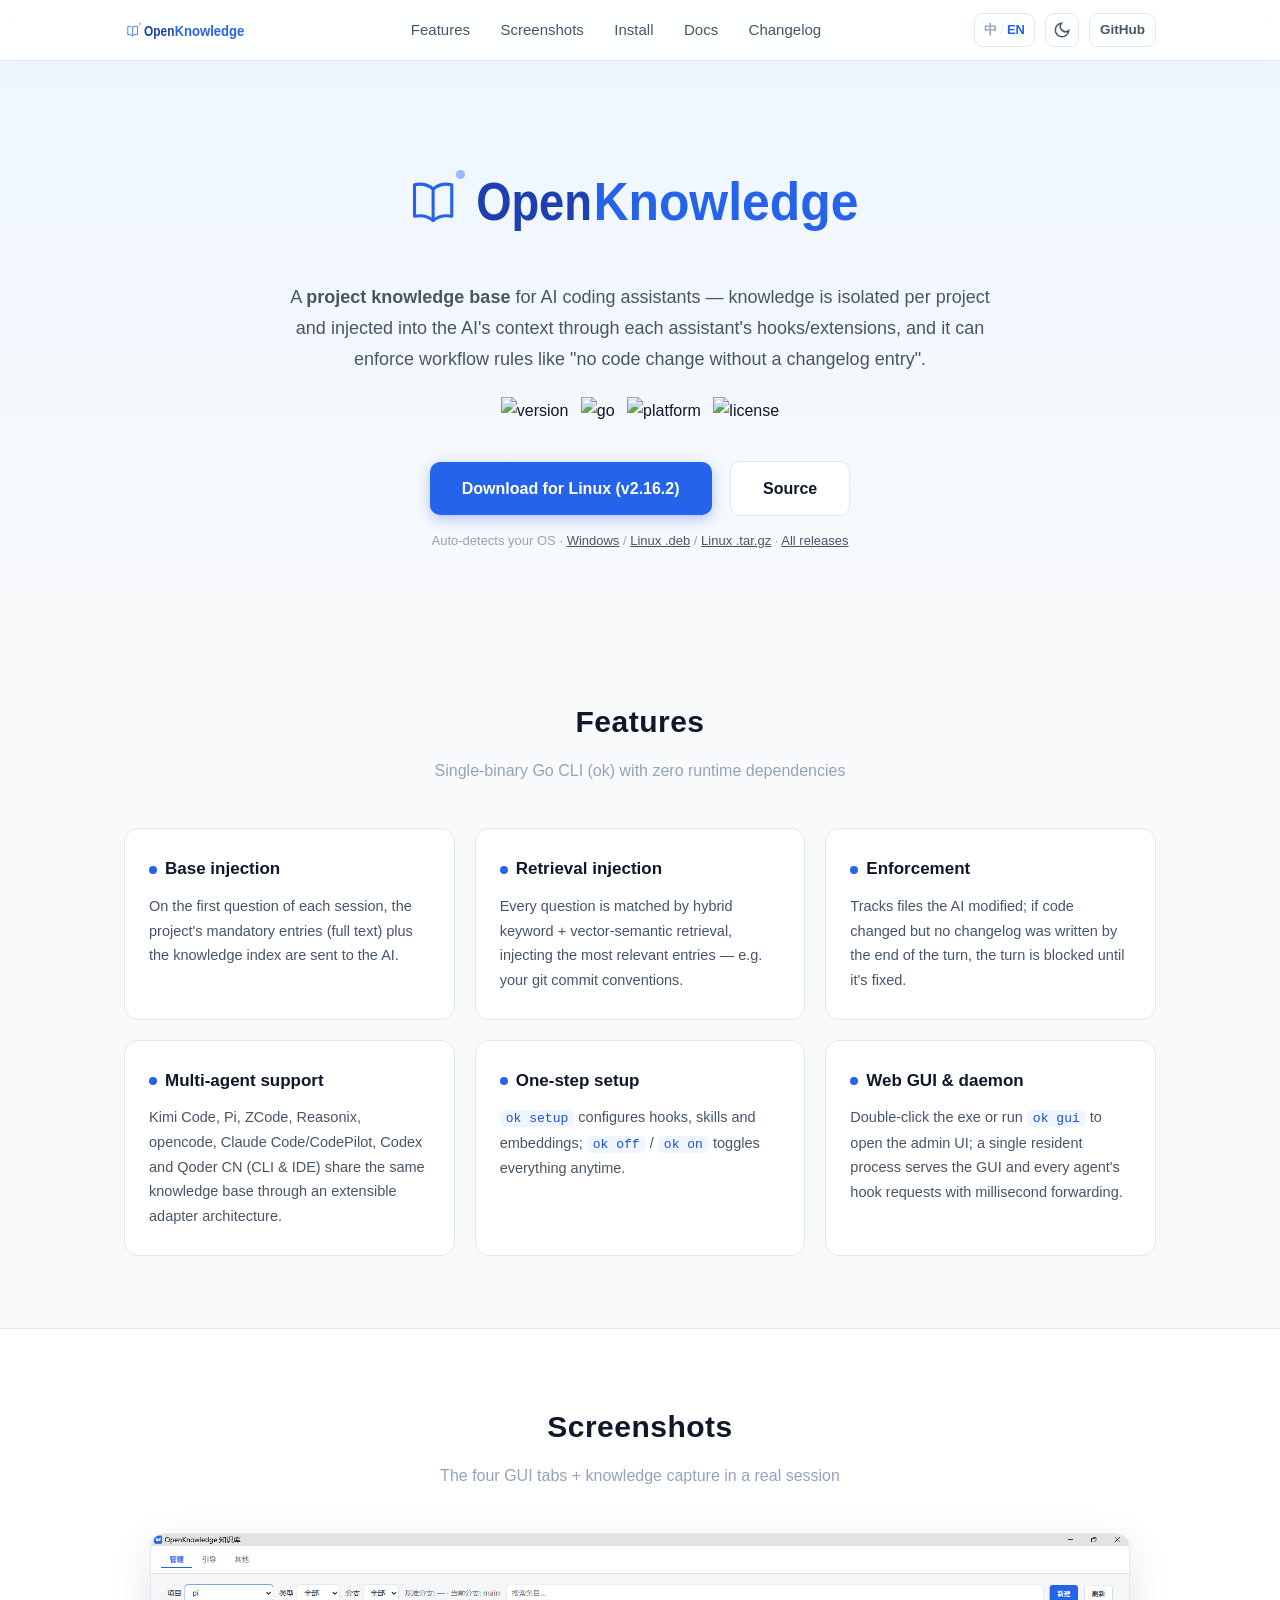
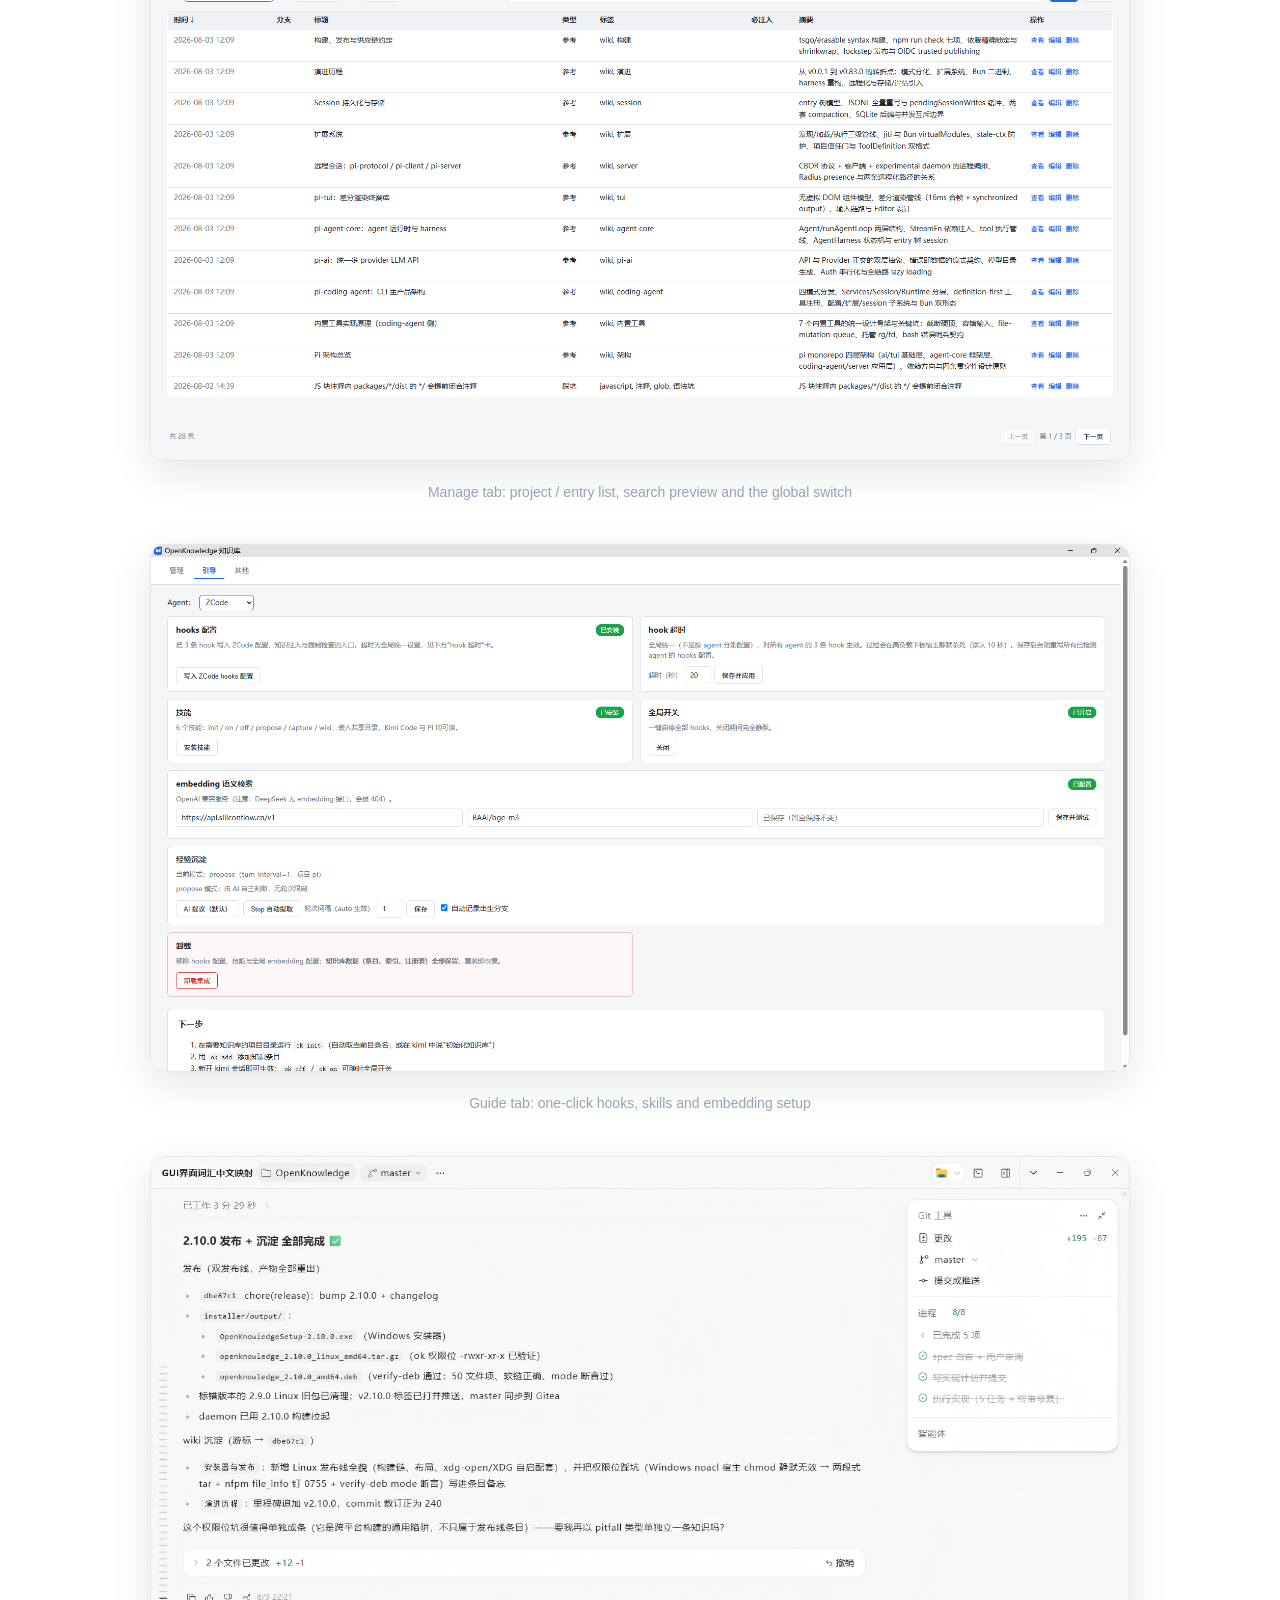
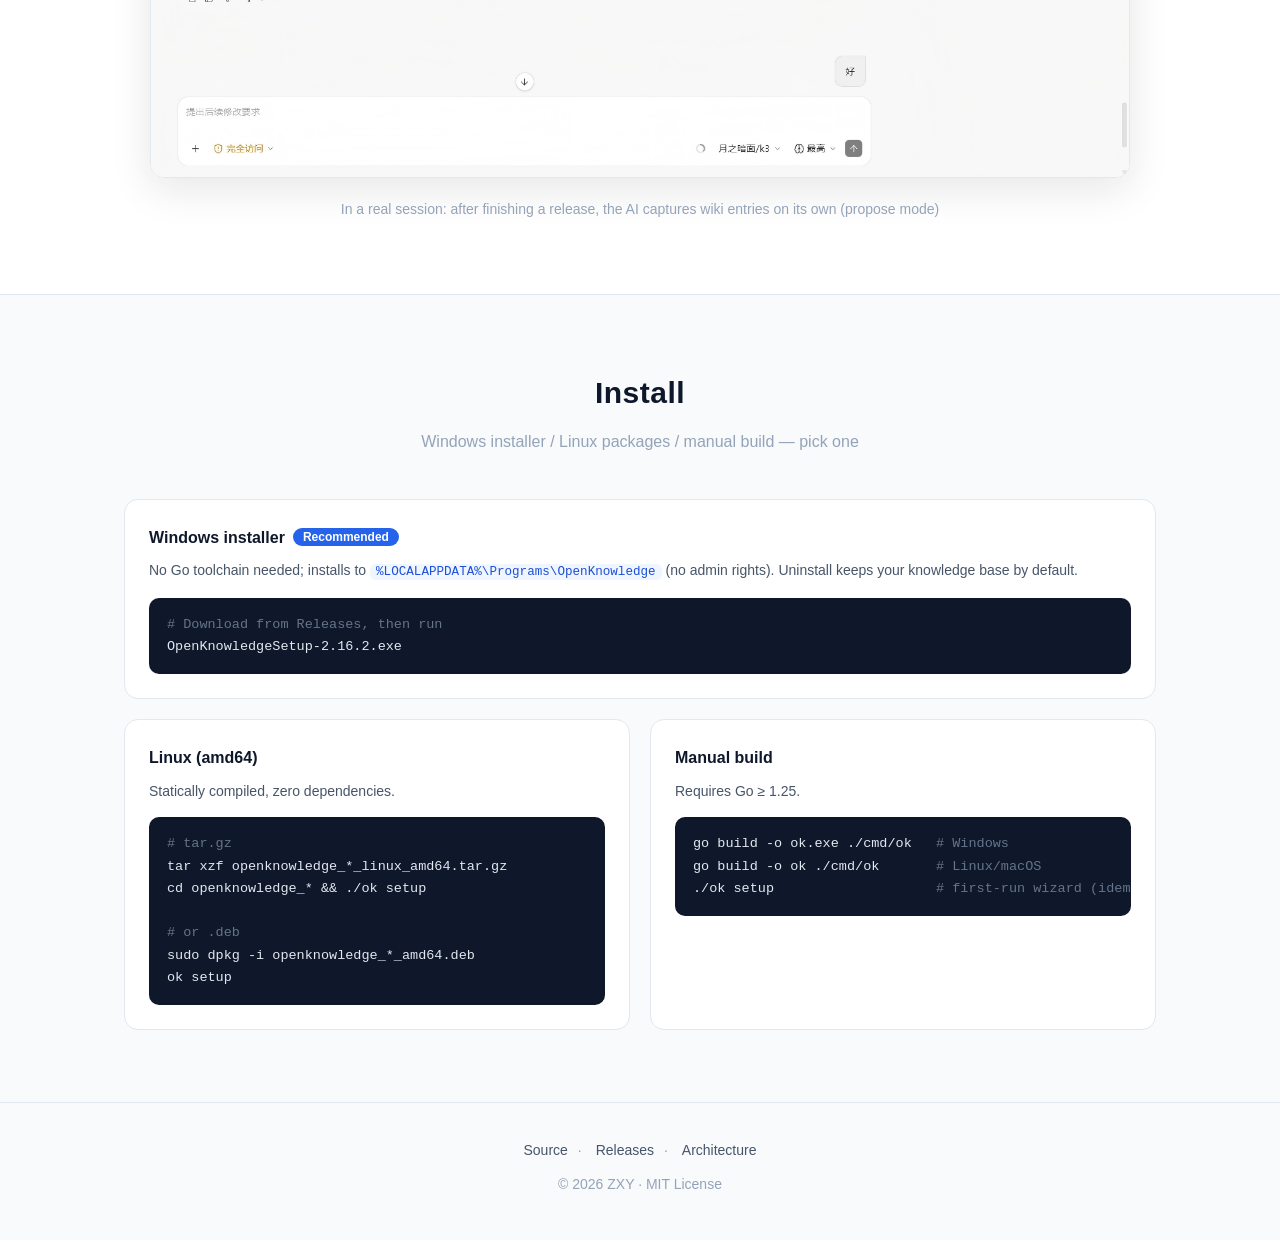
==== site/index.html @ bae20f0b "release: v2.16.2 安装包构建（本地，未发布） - iss 版本号 2.16.1 → 2.16.2（单一事实源），winres/README 徽标/官网版本引用同步 - changelo" ====
<!DOCTYPE html>
<html lang="zh-CN" data-theme="light">
<head>
<meta charset="UTF-8">
<meta name="viewport" content="width=device-width, initial-scale=1.0">
<title data-i18n="meta.title.i">OpenKnowledge — 为 AI 编程助手打造的项目知识库</title>
<meta name="description" content="知识按项目隔离，通过 AI 助手的 hooks/扩展自动注入上下文，并可强制执行工作流规则。单二进制 Go CLI，零运行时依赖。">
<script>(function(){try{var t=new URLSearchParams(location.search).get('theme')||localStorage.getItem('ok-theme');if(!t)t=matchMedia('(prefers-color-scheme: dark)').matches?'dark':'light';document.documentElement.dataset.theme=t;}catch(e){}})();</script>
<link rel="icon" type="image/svg+xml" href="assets/logo.svg">
<link rel="stylesheet" href="assets/site.css">
<style>
  section { padding: 72px 0; }
  section h2 { font-size: 30px; text-align: center; letter-spacing: .5px; }
  section .sub { text-align: center; color: var(--text-3); margin-top: 10px; font-size: 16px; }

  /* ── Hero ─────────────────────────── */
  header.hero {
    text-align: center;
    padding: 88px 24px 72px;
    background: linear-gradient(180deg, #eff6ff 0%, var(--bg) 100%);
  }
  header.hero img.logo { width: min(480px, 82vw); }
  header.hero .tagline {
    margin: 26px auto 0; max-width: 720px;
    font-size: 18px; color: var(--text-2);
  }
  header.hero .badges { margin-top: 22px; }
  header.hero .badges img { height: 22px; margin: 0 4px; vertical-align: middle; }
  header.hero .cta { margin-top: 36px; }
  .dl-hint { margin-top: 14px; font-size: 13px; color: var(--text-3); }
  .dl-hint a { color: var(--text-2); }
  .dl-hint a:hover { color: var(--primary); }

  /* 特性卡片 */
  .grid { display: grid; grid-template-columns: repeat(3, 1fr); gap: 20px; margin-top: 44px; }
  .card {
    background: var(--card); border: 1px solid var(--border); border-radius: var(--radius);
    padding: 26px 24px; transition: box-shadow .2s, transform .2s;
  }
  .card:hover { box-shadow: 0 10px 30px rgba(15,23,42,.08); transform: translateY(-3px); }
  .card h3 { font-size: 17px; display: flex; align-items: center; gap: 8px; }
  .card h3 .dot { width: 8px; height: 8px; border-radius: 50%; background: var(--primary); flex: none; }
  .card p { margin-top: 10px; font-size: 14.5px; color: var(--text-2); }

  /* 截图 */
  .screenshots-band { background: #fff; border-top: 1px solid var(--border); border-bottom: 1px solid var(--border); }
  .shots { margin-top: 44px; display: flex; flex-direction: column; gap: 40px; }
  .shot { text-align: center; }
  .shot img {
    width: 100%; max-width: 980px; border-radius: var(--radius);
    border: 1px solid var(--border); box-shadow: 0 12px 40px rgba(15,23,42,.10);
  }
  .shot figcaption { margin-top: 12px; color: var(--text-3); font-size: 14px; }

  /* 安装 */
  .install-grid { display: grid; grid-template-columns: 1fr 1fr; gap: 20px; margin-top: 44px; }
  .install-card { background: var(--card); border: 1px solid var(--border); border-radius: var(--radius); padding: 24px; }
  .install-card.full { grid-column: 1 / -1; }
  .install-card h3 { font-size: 16px; }
  .install-card h3 .tag {
    font-size: 12px; font-weight: 600; color: #fff; background: var(--primary);
    border-radius: 999px; padding: 2px 10px; margin-left: 8px; vertical-align: 2px;
  }
  .install-card p { margin-top: 8px; font-size: 14px; color: var(--text-2); }

  /* grid 子元素默认 min-width:auto，卡片内的长代码行会撑破版面——必须允许收缩 */
  .card, .install-card { min-width: 0; }

  @media (max-width: 860px) {
    .grid { grid-template-columns: 1fr 1fr; }
    .install-grid { grid-template-columns: 1fr; }
  }
  @media (max-width: 560px) {
    .grid { grid-template-columns: 1fr; }
    section { padding: 52px 0; }
    section h2 { font-size: 24px; }

    /* Hero 收紧 + 按钮整行 */
    header.hero { padding: 56px 16px 48px; }
    header.hero .tagline { font-size: 16px; }
    header.hero .badges img { height: 20px; margin: 3px; }
    header.hero .cta .btn { display: block; width: min(320px, 100%); margin: 12px auto 0; }
  }
</style>
</head>
<body>

<nav>
  <div class="wrap">
    <a class="brand" href="index.html"><img class="logo-light" src="assets/logo.svg" alt="OpenKnowledge"><img class="logo-dark" src="assets/logo-dark.svg" alt="OpenKnowledge"></a>
    <div class="links">
      <a href="#features" data-i18n="nav.features">特性</a>
      <a href="#screenshots" data-i18n="nav.shots">截图</a>
      <a href="#install" data-i18n="nav.install">安装</a>
      <a href="docs.html" data-i18n="nav.docs">文档</a>
      <a href="changelog.html" data-i18n="nav.changelog">更新日志</a>
    </div>
    <div class="actions">
      <button class="icon-btn lang-toggle" id="langToggle" aria-label="语言 / Language">
        <span data-lang="zh" class="on">中</span><span class="sep">/</span><span data-lang="en">EN</span>
      </button>
      <button class="icon-btn" id="themeToggle" aria-label="切换主题 / Toggle theme">
        <svg class="i-moon" viewBox="0 0 24 24" fill="none" stroke="currentColor" stroke-width="2" stroke-linecap="round"><path d="M21 12.8A9 9 0 1 1 11.2 3 7 7 0 0 0 21 12.8Z"/></svg>
        <svg class="i-sun" viewBox="0 0 24 24" fill="none" stroke="currentColor" stroke-width="2" stroke-linecap="round"><circle cx="12" cy="12" r="4.5"/><path d="M12 2v2.5M12 19.5V22M2 12h2.5M19.5 12H22M4.9 4.9l1.8 1.8M17.3 17.3l1.8 1.8M19.1 4.9l-1.8 1.8M6.7 17.3l-1.8 1.8"/></svg>
      </button>
      <a class="icon-btn repo-btn" href="https://github.com/zhangxyfs/OpenKnowledge" target="_blank" rel="noopener" aria-label="源码仓库 / Repository" title="源码仓库">
        <span>GitHub</span>
      </a>
    </div>
  </div>
</nav>

<header class="hero" id="top">
  <img class="logo logo-light" src="assets/logo.svg" alt="OpenKnowledge"><img class="logo logo-dark" src="assets/logo-dark.svg" alt="OpenKnowledge">
  <p class="tagline" data-i18n="i.tagline">
    为 AI 编程助手提供的<b>项目知识库</b>——知识按项目隔离，通过各 AI 助手的 hooks/扩展自动注入 AI 上下文，
    并能强制执行「改代码必须写变更日志」这类工作流规则。
  </p>
  <div class="badges">
    <img alt="version" src="https://img.shields.io/badge/version-2.16.2-2563eb">
    <img alt="go" src="https://img.shields.io/badge/go-%3E%3D1.25-00ADD8">
    <img alt="platform" src="https://img.shields.io/badge/platform-windows%20%7C%20linux-0078d6">
    <img alt="license" src="https://img.shields.io/badge/license-MIT-green">
  </div>
  <div class="cta">
    <a class="btn btn-primary" id="dl-btn" href="https://github.com/zhangxyfs/OpenKnowledge/releases" target="_blank" rel="noopener">下载安装包</a>
    <a class="btn btn-ghost" href="https://github.com/zhangxyfs/OpenKnowledge" target="_blank" rel="noopener" data-i18n="i.src">源码仓库</a>
  </div>
  <p class="dl-hint" id="dl-hint" data-i18n="i.hint">自动识别系统并匹配安装包 ·
    <a href="https://github.com/zhangxyfs/OpenKnowledge/releases/download/v2.16.2/OpenKnowledgeSetup-2.16.2.exe">Windows</a> /
    <a href="https://github.com/zhangxyfs/OpenKnowledge/releases/download/v2.16.2/openknowledge_2.16.2_amd64.deb">Linux .deb</a> /
    <a href="https://github.com/zhangxyfs/OpenKnowledge/releases/download/v2.16.2/openknowledge_2.16.2_linux_amd64.tar.gz">Linux .tar.gz</a> ·
    <a href="https://github.com/zhangxyfs/OpenKnowledge/releases" target="_blank" rel="noopener">全部版本</a></p>
</header>

<section id="features">
  <div class="wrap">
    <h2 data-i18n="i.feat.h">特性</h2>
    <p class="sub" data-i18n="i.feat.sub">单二进制 Go CLI（ok），零运行时依赖</p>
    <div class="grid">
      <div class="card">
        <h3><span class="dot"></span><span data-i18n="i.f1t">基础注入</span></h3>
        <p data-i18n="i.f1p">每个会话首次提问时，自动把项目的强制约定（mandatory 条目）全文 + 知识索引发送给 AI。</p>
      </div>
      <div class="card">
        <h3><span class="dot"></span><span data-i18n="i.f2t">检索注入</span></h3>
        <p data-i18n="i.f2p">每次提问按关键词 + 向量语义混合检索，把最相关的知识条目注入上下文，如「git 提交规范」。</p>
      </div>
      <div class="card">
        <h3><span class="dot"></span><span data-i18n="i.f3t">强制检查</span></h3>
        <p data-i18n="i.f3p">跟踪 AI 改过的文件；回合结束时发现改了代码却没写变更日志，就阻断并要求补齐。</p>
      </div>
      <div class="card">
        <h3><span class="dot"></span><span data-i18n="i.f4t">多 Agent 支持</span></h3>
        <p data-i18n="i.f4p">Kimi Code、Pi、ZCode、Reasonix、opencode、Claude Code/CodePilot、Codex、Qoder CN（CLI 与 IDE）共用同一套知识库，可扩展适配器架构。</p>
      </div>
      <div class="card">
        <h3><span class="dot"></span><span data-i18n="i.f5t">一键引导</span></h3>
        <p data-i18n="i.f5p"><code>ok setup</code> 自动完成 hooks 配置、技能安装与 embedding 配置；<code>ok off</code> / <code>ok on</code> 随时开关。</p>
      </div>
      <div class="card">
        <h3><span class="dot"></span><span data-i18n="i.f6t">Web GUI 与常驻 Daemon</span></h3>
        <p data-i18n="i.f6p">双击 exe 或 <code>ok gui</code> 打开管理界面；单个常驻进程统一承载 GUI 与 hook 请求，毫秒级转发。</p>
      </div>
    </div>
  </div>
</section>

<section id="screenshots" class="screenshots-band">
  <div class="wrap">
    <h2 data-i18n="i.shots.h">界面</h2>
    <p class="sub" data-i18n="i.shots.sub">Web GUI 四个标签页 + 实际会话中的经验沉淀</p>
    <div class="shots">
      <figure class="shot">
        <img src="assets/gui-manage.png" alt="管理页" loading="lazy">
        <figcaption data-i18n="i.s1c">管理页：项目 / 条目列表、检索预览与全局开关</figcaption>
      </figure>
      <figure class="shot">
        <img src="assets/gui-guide.png" alt="引导页" loading="lazy">
        <figcaption data-i18n="i.s2c">引导页：一键完成 hooks、技能与 embedding 配置</figcaption>
      </figure>
      <figure class="shot">
        <img src="assets/ai-session.png" alt="AI 会话中的经验沉淀" loading="lazy">
        <figcaption data-i18n="i.s3c">实际会话：发布完成后 AI 主动沉淀 wiki 条目（propose 模式）</figcaption>
      </figure>
    </div>
  </div>
</section>

<section id="install">
  <div class="wrap">
    <h2 data-i18n="i.inst.h">安装</h2>
    <p class="sub" data-i18n="i.inst.sub">Windows 安装程序 / Linux 包 / 手动构建，任选其一</p>
    <div class="install-grid">
      <div class="install-card full">
        <h3><span data-i18n="i.w1h">Windows 安装程序</span><span class="tag" data-i18n="i.w1tag">推荐</span></h3>
        <p data-i18n="i.w1p">无需 Go 环境，默认装到 <code>%LOCALAPPDATA%\Programs\OpenKnowledge</code>（免管理员），卸载默认保留知识库数据。</p>
        <pre data-i18n="i.w1pre"><code><span class="c"># 从 Releases 下载后双击运行</span>
OpenKnowledgeSetup-2.16.2.exe</code></pre>
      </div>
      <div class="install-card">
        <h3 data-i18n="i.lxh">Linux（amd64）</h3>
        <p data-i18n="i.lxp">静态编译，零依赖。</p>
        <pre data-i18n="i.lxpre"><code><span class="c"># tar.gz</span>
tar xzf openknowledge_*_linux_amd64.tar.gz
cd openknowledge_* &amp;&amp; ./ok setup

<span class="c"># 或 .deb</span>
sudo dpkg -i openknowledge_*_amd64.deb
ok setup</code></pre>
      </div>
      <div class="install-card">
        <h3 data-i18n="i.mbh">手动构建</h3>
        <p data-i18n="i.mbp">需要 Go ≥ 1.25。</p>
        <pre data-i18n="i.mbpre"><code>go build -o ok.exe ./cmd/ok   <span class="c"># Windows</span>
go build -o ok ./cmd/ok       <span class="c"># Linux/macOS</span>
./ok setup                    <span class="c"># 首次引导（幂等）</span></code></pre>
      </div>
    </div>
  </div>
</section>

<footer>
  <div class="wrap">
    <div data-i18n="i.foot">
      <a href="https://github.com/zhangxyfs/OpenKnowledge" target="_blank" rel="noopener">源码仓库</a>·
      <a href="https://github.com/zhangxyfs/OpenKnowledge/releases" target="_blank" rel="noopener">Releases</a>·
      <a href="https://github.com/zhangxyfs/OpenKnowledge/blob/master/docs/ARCHITECTURE.md" target="_blank" rel="noopener">架构文档</a>
    </div>
    <div class="copy">© 2026 ZXY · MIT License</div>
  </div>
</footer>

<script>
// 智能下载：识别访客系统，把主按钮指向最新 Release 的对应资产。
// 版本号与直链写死在页面里（发版时由 scripts/sync-version.sh 同步），不做运行时 API 请求。
// OKUpdateDownload 由 site.js 在每次语言切换后调用，保证按钮文案跟随语言。
var VER = 'v2.16.2';
var BASE = 'https://github.com/zhangxyfs/OpenKnowledge/releases/download/' + VER + '/';
var LINKS = {
  win: BASE + 'OpenKnowledgeSetup-' + VER.slice(1) + '.exe',
  deb: BASE + 'openknowledge_' + VER.slice(1) + '_amd64.deb'
};
var UA = navigator.userAgent;
window.OKUpdateDownload = function (lang) {
  var en = lang === 'en';
  var btn = document.getElementById('dl-btn');
  var hint = document.getElementById('dl-hint');
  if (/Windows/i.test(UA)) {
    btn.href = LINKS.win;
    btn.textContent = en ? 'Download for Windows (' + VER + ')' : '下载 Windows 安装包（' + VER + '）';
  } else if (/Android|Linux/i.test(UA)) {
    btn.href = LINKS.deb;
    btn.textContent = en ? 'Download for Linux (' + VER + ')' : '下载 Linux 安装包（' + VER + '）';
  } else if (/Mac OS X|Macintosh/i.test(UA)) {
    hint.textContent = en
      ? 'No prebuilt macOS package — see Releases for manual build instructions.'
      : 'macOS 暂无预编译包，请前往 Releases 页查看手动构建方式';
  }
  // 其他系统保持默认：按钮跳转 Releases 列表页
};
</script>
<script src="assets/site.js"></script>

</body>
</html>
---- site/assets/site.css ----
/* OpenKnowledge 官网共享样式（index / docs / changelog 共用） */
:root {
  --primary: #2563eb;
  --primary-dark: #1d4ed8;
  --text: #0f172a;
  --text-2: #475569;
  --text-3: #94a3b8;
  --bg: #f8fafc;
  --card: #ffffff;
  --border: #e2e8f0;
  --code-bg: #0f172a;
  --radius: 14px;
}
* { margin: 0; padding: 0; box-sizing: border-box; }
html { scroll-behavior: smooth; }
body {
  font-family: -apple-system, BlinkMacSystemFont, "Segoe UI", "PingFang SC", "Hiragino Sans GB", "Microsoft YaHei", sans-serif;
  background: var(--bg);
  color: var(--text);
  line-height: 1.7;
  -webkit-font-smoothing: antialiased;
  /* 兜底：任何意外超宽元素都不再产生页面级横向滚动（clip 不影响 sticky 定位） */
  overflow-x: clip;
}
.wrap { max-width: 1080px; margin: 0 auto; padding: 0 24px; }

/* ── 导航 ─────────────────────────── */
nav {
  position: sticky; top: 0; z-index: 50;
  background: rgba(255,255,255,.85);
  backdrop-filter: blur(12px);
  border-bottom: 1px solid var(--border);
}
nav .wrap { display: flex; align-items: center; justify-content: space-between; height: 60px; }
nav .brand { display: flex; align-items: center; gap: 10px; font-weight: 700; font-size: 17px; text-decoration: none; color: var(--text); flex: none; }
nav .brand img { height: 26px; }
/* min-width:0 关键：flex 子元素默认 min-width:auto，链接多了会把整页撑出横向滚动 */
nav .links { min-width: 0; overflow-x: auto; white-space: nowrap; scrollbar-width: none; }
nav .links::-webkit-scrollbar { display: none; }
nav .links a {
  margin-left: 26px; color: var(--text-2); text-decoration: none; font-size: 15px;
  transition: color .15s;
}
nav .links a:hover { color: var(--primary); }
nav .links a.active { color: var(--primary); font-weight: 600; }

/* ── 按钮 ─────────────────────────── */
.btn {
  display: inline-block; padding: 13px 32px; border-radius: 10px;
  font-size: 16px; font-weight: 600; text-decoration: none;
  transition: transform .15s, box-shadow .15s, background .15s;
}
.btn:hover { transform: translateY(-2px); }
.btn-primary { background: var(--primary); color: #fff; box-shadow: 0 4px 14px rgba(37,99,235,.35); }
.btn-primary:hover { background: var(--primary-dark); }
.btn-ghost { background: #fff; color: var(--text); border: 1px solid var(--border); margin-left: 14px; }
.btn-ghost:hover { border-color: var(--primary); color: var(--primary); }

/* ── 代码 ─────────────────────────── */
pre {
  margin-top: 14px; background: var(--code-bg); color: #e2e8f0;
  border-radius: 10px; padding: 16px 18px; overflow-x: auto;
  font-family: "Cascadia Code", "JetBrains Mono", Consolas, monospace;
  font-size: 13.5px; line-height: 1.65;
}
pre .c { color: #64748b; }
p code, li code, td code {
  background: #eff6ff; color: var(--primary-dark);
  padding: 1px 6px; border-radius: 6px; font-size: .9em;
  font-family: "Cascadia Code", "JetBrains Mono", Consolas, monospace;
}
pre code { background: none; color: inherit; padding: 0; }

/* ── 表格 ─────────────────────────── */
table.doc { width: 100%; border-collapse: collapse; margin-top: 14px; font-size: 14.5px; }
table.doc th, table.doc td { text-align: left; padding: 9px 14px; border-bottom: 1px solid var(--border); vertical-align: top; }
table.doc th { color: var(--text-2); font-weight: 600; background: #f8fafc; }
table.doc tr:hover td { background: #f8fafc; }

/* ── 页脚 ─────────────────────────── */
footer {
  border-top: 1px solid var(--border); padding: 36px 0 44px;
  text-align: center; color: var(--text-3); font-size: 14px;
}
footer a { color: var(--text-2); text-decoration: none; margin: 0 10px; }
footer a:hover { color: var(--primary); }
footer .copy { margin-top: 10px; }

/* ── 表格横向滚动容器（小屏防溢出） ── */
.table-scroll { overflow-x: auto; -webkit-overflow-scrolling: touch; }

@media (max-width: 860px) {
  nav .links a { margin-left: 16px; font-size: 14px; }
}

@media (max-width: 560px) {
  /* 导航：高度收紧（链接横滑能力已在基础规则中具备） */
  nav .wrap { height: 52px; padding: 0 14px; }
  nav .brand img { height: 22px; }
  nav .links a { margin-left: 14px; font-size: 13.5px; }

  /* 代码块字号收紧 */
  pre { font-size: 12.5px; padding: 14px; }

  /* 页脚链接允许换行 */
  footer a { display: inline-block; margin: 4px 8px; }

  /* 操作按钮收紧（Gitea 文字标签隐藏，只留图标） */
  nav .actions { gap: 7px; margin-left: 10px; }
  .icon-btn { width: 30px; height: 30px; }
  .repo-btn { padding: 0 7px; }
  .repo-btn span { display: none; }
}

/* ── 导航右侧操作区（语言 / 主题 / 仓库） ── */
nav .actions { display: flex; align-items: center; gap: 10px; margin-left: 18px; flex: none; }
.icon-btn {
  width: 34px; height: 34px; display: inline-grid; place-items: center;
  border: 1px solid var(--border); border-radius: 9px;
  background: transparent; color: var(--text-2); cursor: pointer;
  font: inherit; transition: color .15s, border-color .15s;
}
.icon-btn:hover { color: var(--primary); border-color: var(--primary); }
.icon-btn svg { width: 18px; height: 18px; display: block; }
.lang-toggle { width: auto; padding: 0 9px; font-size: 13px; font-weight: 700; display: inline-flex; align-items: center; }
.repo-btn { width: auto; padding: 0 10px; display: inline-flex; align-items: center; gap: 6px; font-size: 13.5px; font-weight: 600; text-decoration: none; }
.repo-btn:hover { color: var(--primary); }
.repo-btn img.gitea-logo { width: 18px; height: 18px; display: block; }
.lang-toggle span { color: var(--text-3); transition: color .15s; }
.lang-toggle span.on { color: var(--primary); }
.lang-toggle .sep { color: var(--border); margin: 0 3px; font-weight: 400; }
/* 主题图标：亮模式显示月亮（点了转暗），暗模式显示太阳 */
[data-theme="light"] .i-sun { display: none; }
[data-theme="dark"] .i-moon { display: none; }

/* logo 明暗双版切换（暗色版文字提亮，避免深蓝色 "Open" 消失在暗背景上） */
.logo-dark { display: none; }
[data-theme="dark"] .logo-light { display: none; }
[data-theme="dark"] .logo-dark { display: inline-block; }

/* ── 深色主题 ─────────────────────────── */
[data-theme="dark"] {
  --text: #e2e8f0;
  --text-2: #94a3b8;
  --text-3: #64748b;
  --bg: #0b1120;
  --card: #0f172a;
  --border: #1e293b;
  --primary: #3b82f6;
  --primary-dark: #60a5fa;
}
[data-theme="dark"] nav { background: rgba(11,17,32,.85); }
[data-theme="dark"] .btn-ghost { background: var(--card); }
[data-theme="dark"] .btn-primary { box-shadow: 0 4px 14px rgba(59,130,246,.25); }
[data-theme="dark"] p code,
[data-theme="dark"] li code,
[data-theme="dark"] td code { background: #1e293b; color: #93c5fd; }
[data-theme="dark"] table.doc th { background: #0b1120; }
[data-theme="dark"] table.doc tr:hover td { background: #111c33; }
[data-theme="dark"] header.hero { background: linear-gradient(180deg, #0d1b3a 0%, var(--bg) 100%); }
[data-theme="dark"] .card:hover,
[data-theme="dark"] .entry-card:hover { box-shadow: 0 10px 30px rgba(0,0,0,.45); }
[data-theme="dark"] .shot img { box-shadow: 0 12px 40px rgba(0,0,0,.55); }
[data-theme="dark"] .side a:hover,
[data-theme="dark"] .side a.active { background: rgba(59,130,246,.13); }
[data-theme="dark"] .note { background: rgba(59,130,246,.12); border-color: #1e3a8a; color: #93c5fd; }
[data-theme="dark"] .warn { background: rgba(217,119,6,.12); border-color: #92400e; color: #fbbf24; }
[data-theme="dark"] .tag-new     { background: rgba(22,163,74,.18); color: #4ade80; }
[data-theme="dark"] .tag-fix     { background: rgba(220,38,38,.18); color: #f87171; }
[data-theme="dark"] .tag-improve { background: rgba(59,130,246,.18); color: #93c5fd; }
[data-theme="dark"] .tag-note    { background: #1e293b; color: #94a3b8; }
[data-theme="dark"] #verNav > summary { background: var(--card); }
[data-theme="dark"] .screenshots-band { background: var(--card); border-color: var(--border); }
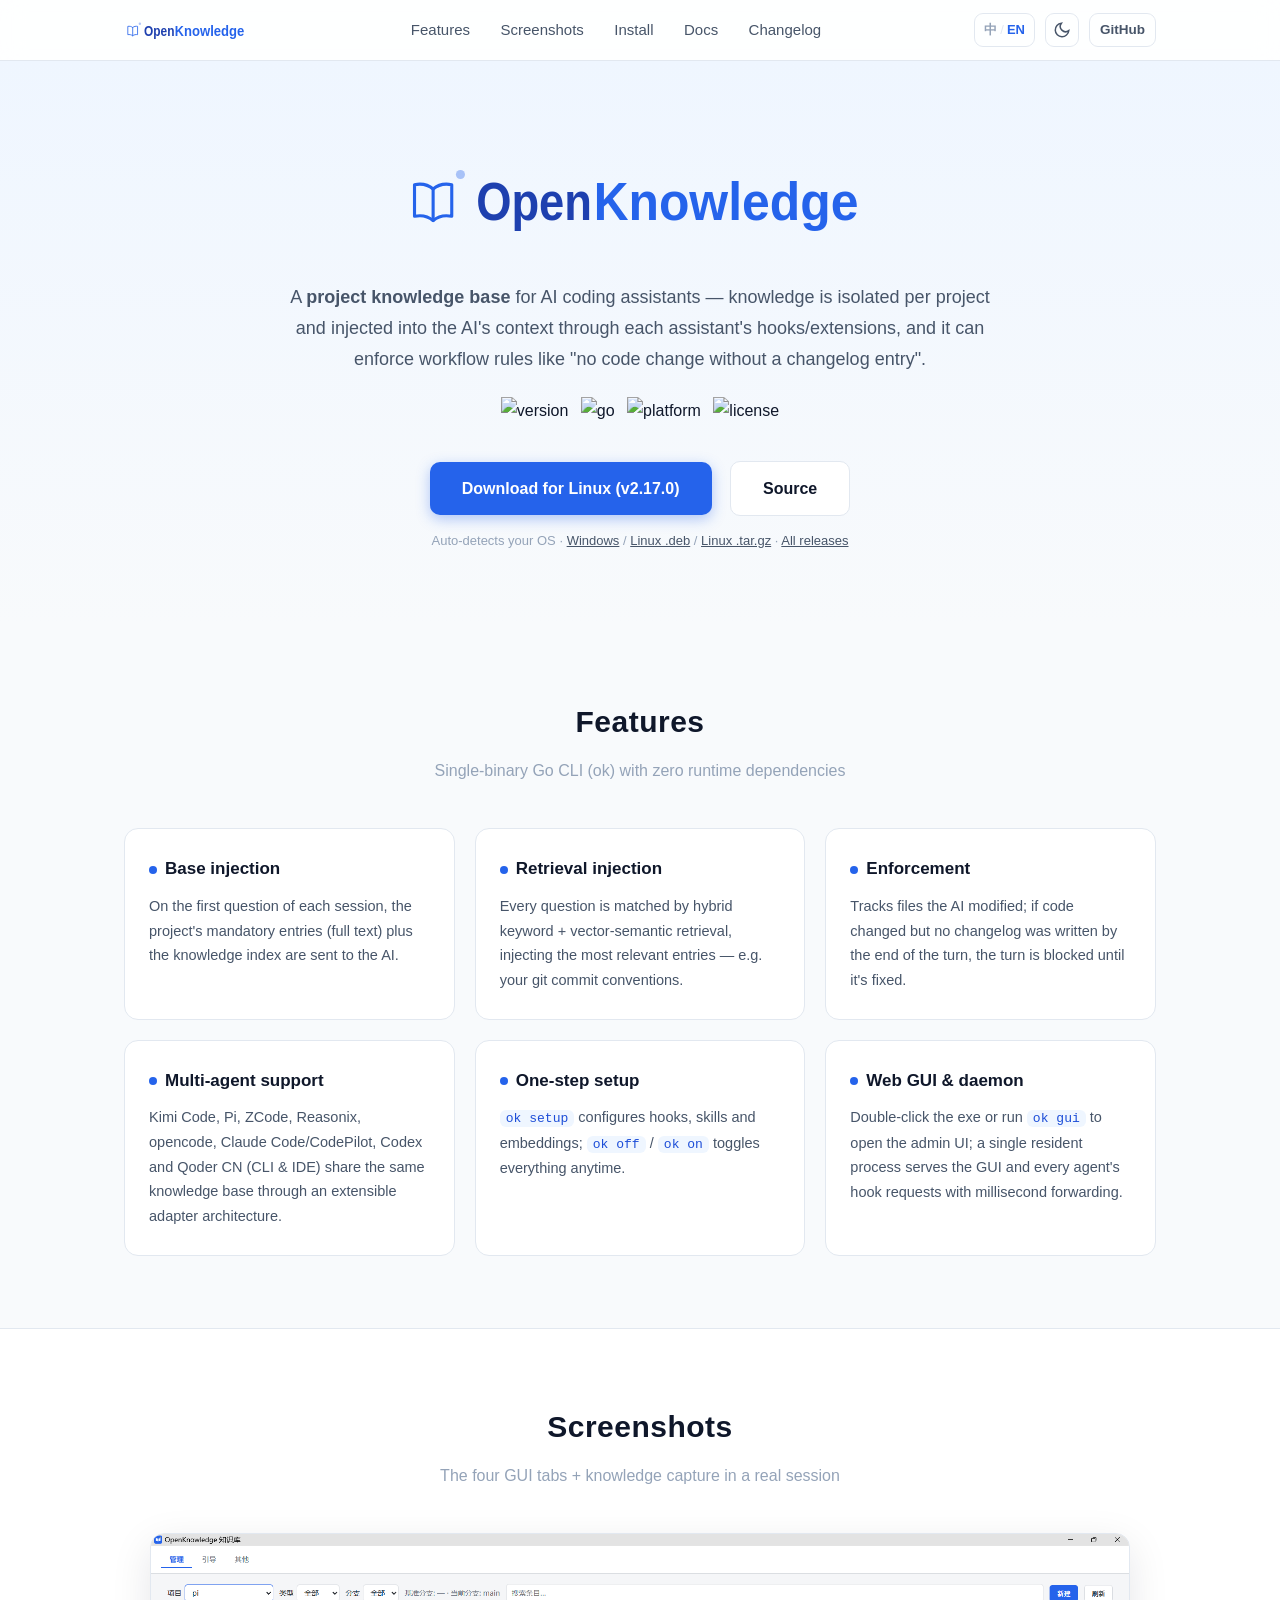
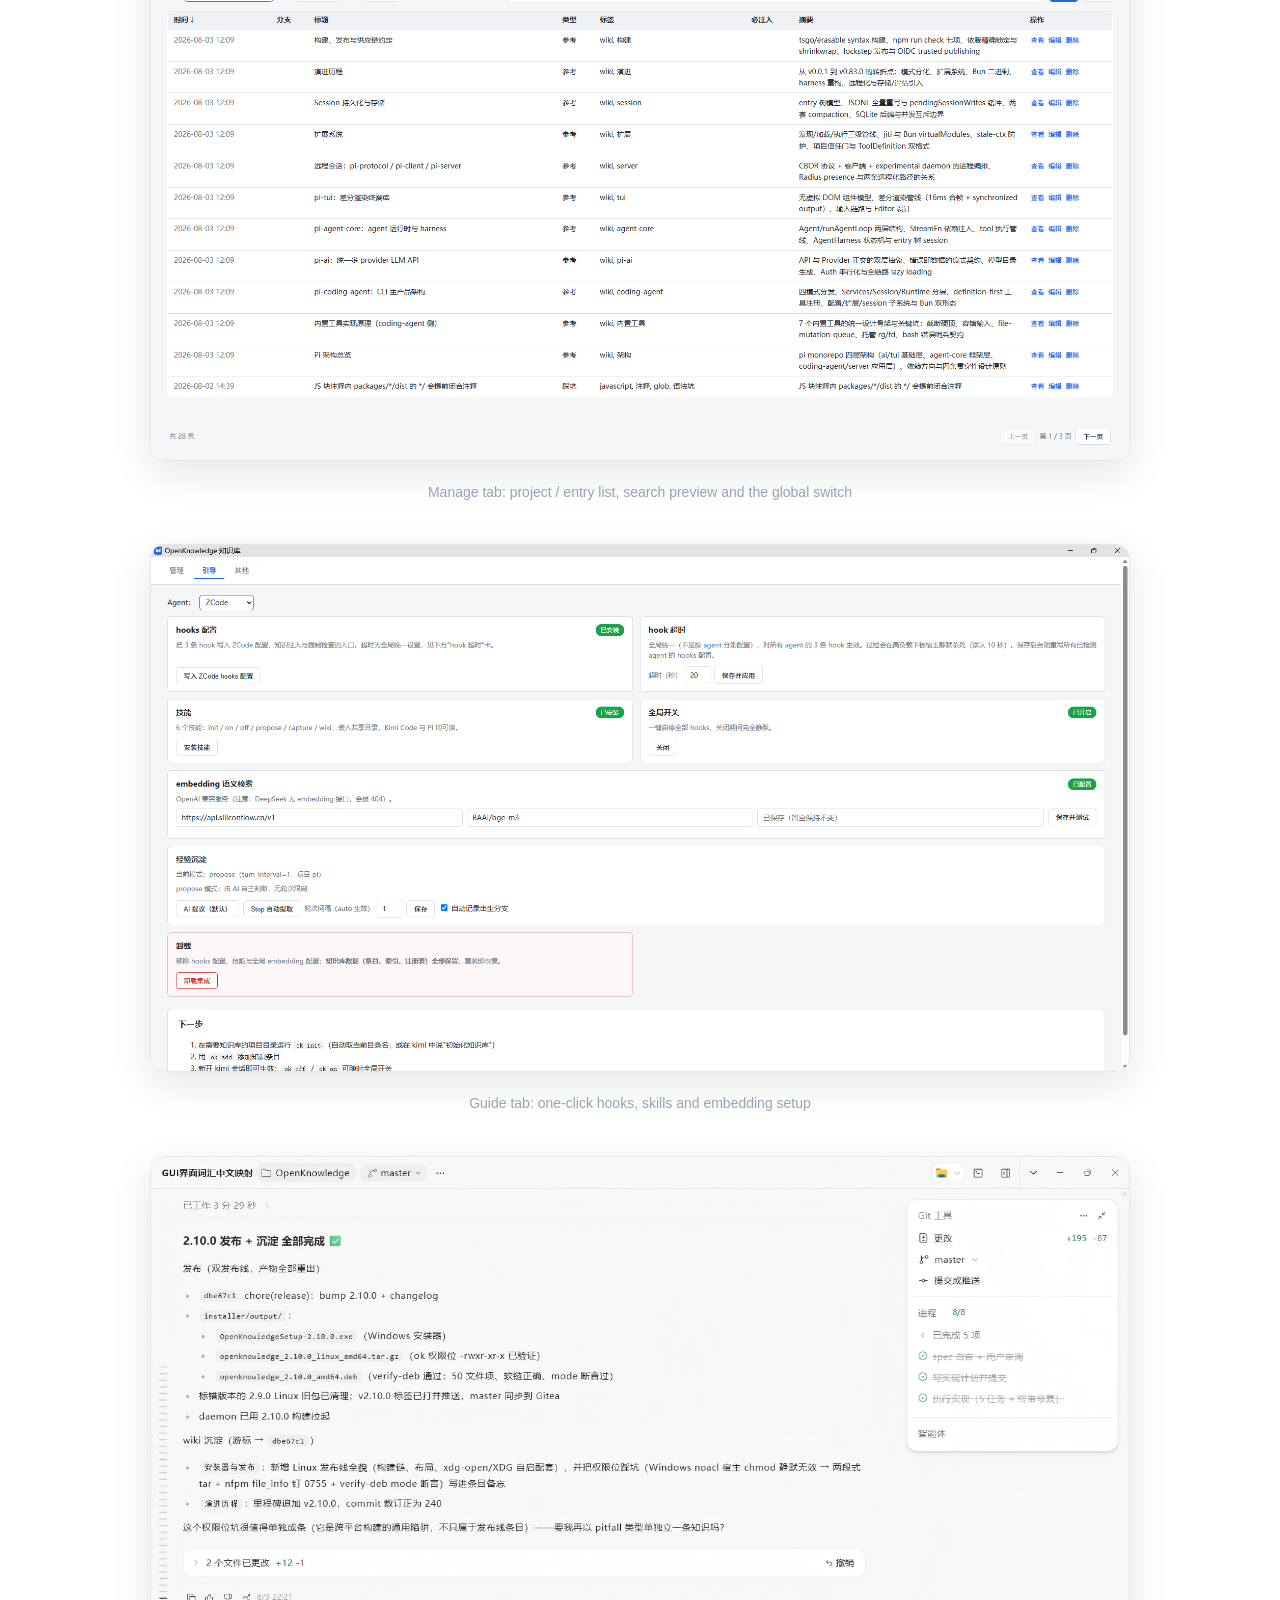
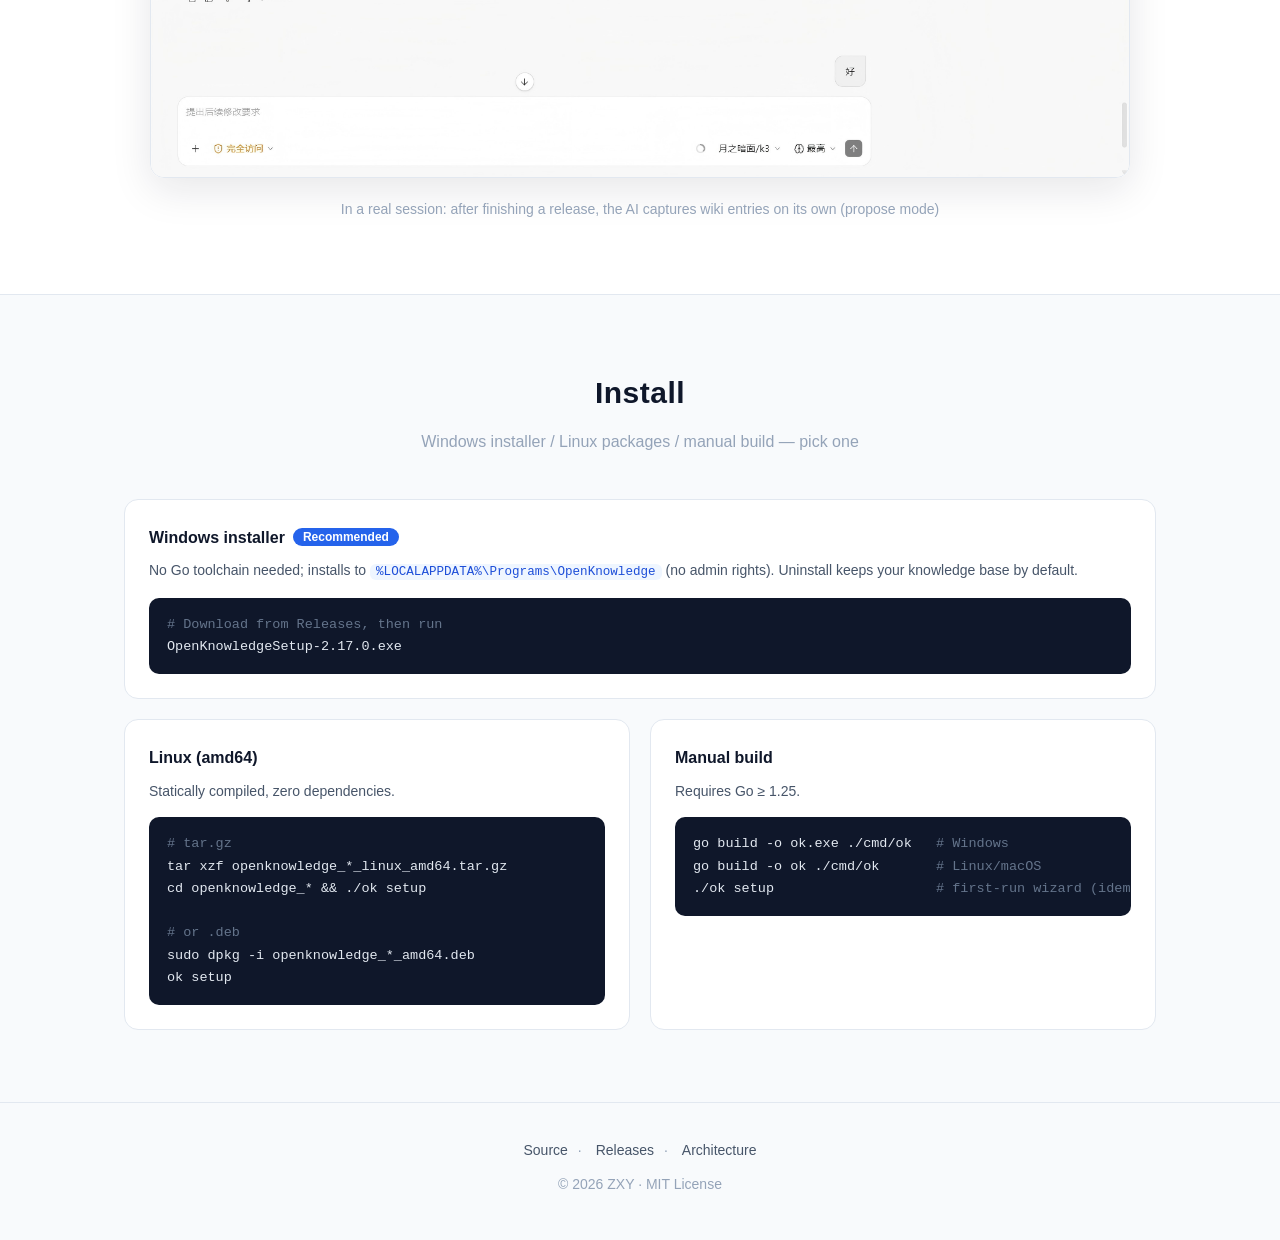
==== commit 8ac2b7a7: "release: v2.17.0——检索策略进化（泛化门控/RRF融合/时效信号/反馈闭环）+ changelog 归档 + README/官网徽标同步" ====
--- a/site/index.html
+++ b/site/index.html
@@ -117,7 +117,7 @@
     并能强制执行「改代码必须写变更日志」这类工作流规则。
   </p>
   <div class="badges">
-    <img alt="version" src="https://img.shields.io/badge/version-2.16.2-2563eb">
+    <img alt="version" src="https://img.shields.io/badge/version-2.17.0-2563eb">
     <img alt="go" src="https://img.shields.io/badge/go-%3E%3D1.25-00ADD8">
     <img alt="platform" src="https://img.shields.io/badge/platform-windows%20%7C%20linux-0078d6">
     <img alt="license" src="https://img.shields.io/badge/license-MIT-green">
@@ -127,9 +127,9 @@
     <a class="btn btn-ghost" href="https://github.com/zhangxyfs/OpenKnowledge" target="_blank" rel="noopener" data-i18n="i.src">源码仓库</a>
   </div>
   <p class="dl-hint" id="dl-hint" data-i18n="i.hint">自动识别系统并匹配安装包 ·
-    <a href="https://github.com/zhangxyfs/OpenKnowledge/releases/download/v2.16.2/OpenKnowledgeSetup-2.16.2.exe">Windows</a> /
-    <a href="https://github.com/zhangxyfs/OpenKnowledge/releases/download/v2.16.2/openknowledge_2.16.2_amd64.deb">Linux .deb</a> /
-    <a href="https://github.com/zhangxyfs/OpenKnowledge/releases/download/v2.16.2/openknowledge_2.16.2_linux_amd64.tar.gz">Linux .tar.gz</a> ·
+    <a href="https://github.com/zhangxyfs/OpenKnowledge/releases/download/v2.17.0/OpenKnowledgeSetup-2.17.0.exe">Windows</a> /
+    <a href="https://github.com/zhangxyfs/OpenKnowledge/releases/download/v2.17.0/openknowledge_2.17.0_amd64.deb">Linux .deb</a> /
+    <a href="https://github.com/zhangxyfs/OpenKnowledge/releases/download/v2.17.0/openknowledge_2.17.0_linux_amd64.tar.gz">Linux .tar.gz</a> ·
     <a href="https://github.com/zhangxyfs/OpenKnowledge/releases" target="_blank" rel="noopener">全部版本</a></p>
 </header>
 
@@ -196,7 +196,7 @@
         <h3><span data-i18n="i.w1h">Windows 安装程序</span><span class="tag" data-i18n="i.w1tag">推荐</span></h3>
         <p data-i18n="i.w1p">无需 Go 环境，默认装到 <code>%LOCALAPPDATA%\Programs\OpenKnowledge</code>（免管理员），卸载默认保留知识库数据。</p>
         <pre data-i18n="i.w1pre"><code><span class="c"># 从 Releases 下载后双击运行</span>
-OpenKnowledgeSetup-2.16.2.exe</code></pre>
+OpenKnowledgeSetup-2.17.0.exe</code></pre>
       </div>
       <div class="install-card">
         <h3 data-i18n="i.lxh">Linux（amd64）</h3>
@@ -235,7 +235,7 @@
 // 智能下载：识别访客系统，把主按钮指向最新 Release 的对应资产。
 // 版本号与直链写死在页面里（发版时由 scripts/sync-version.sh 同步），不做运行时 API 请求。
 // OKUpdateDownload 由 site.js 在每次语言切换后调用，保证按钮文案跟随语言。
-var VER = 'v2.16.2';
+var VER = 'v2.17.0';
 var BASE = 'https://github.com/zhangxyfs/OpenKnowledge/releases/download/' + VER + '/';
 var LINKS = {
   win: BASE + 'OpenKnowledgeSetup-' + VER.slice(1) + '.exe',
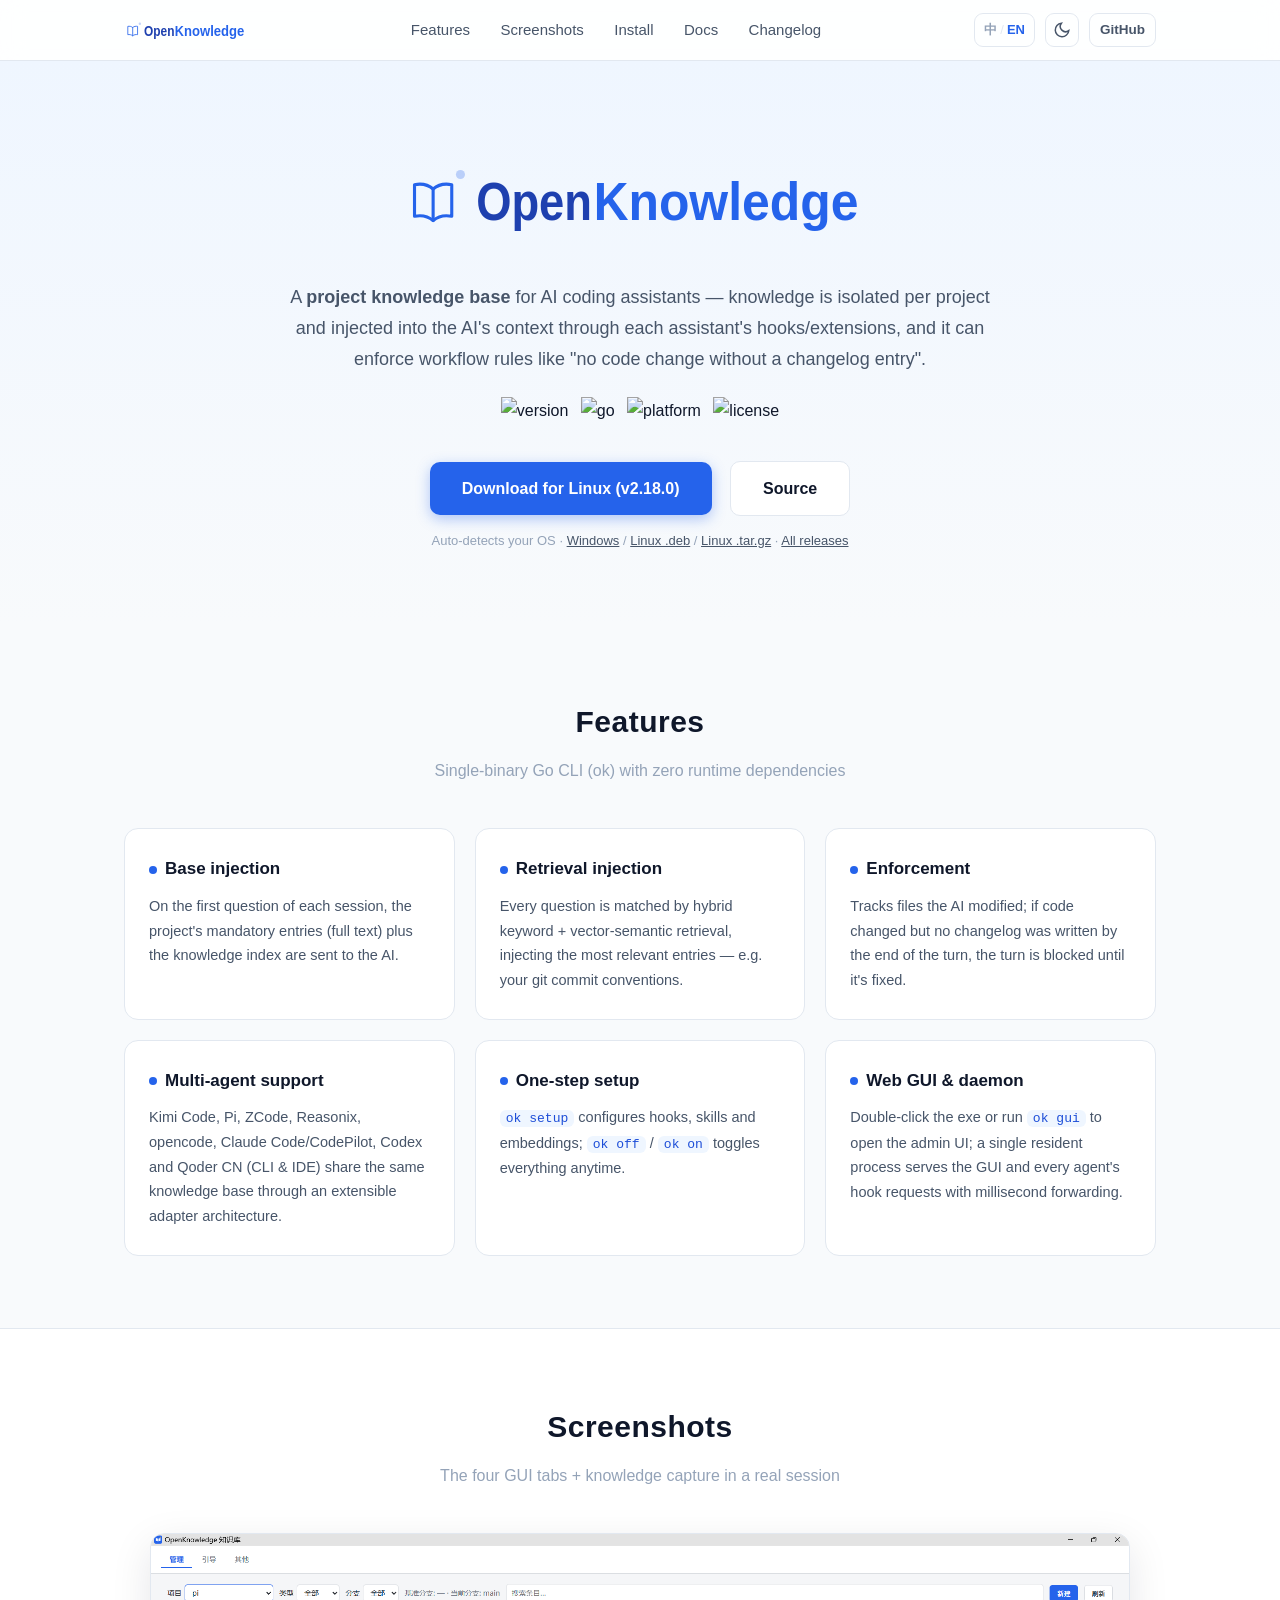
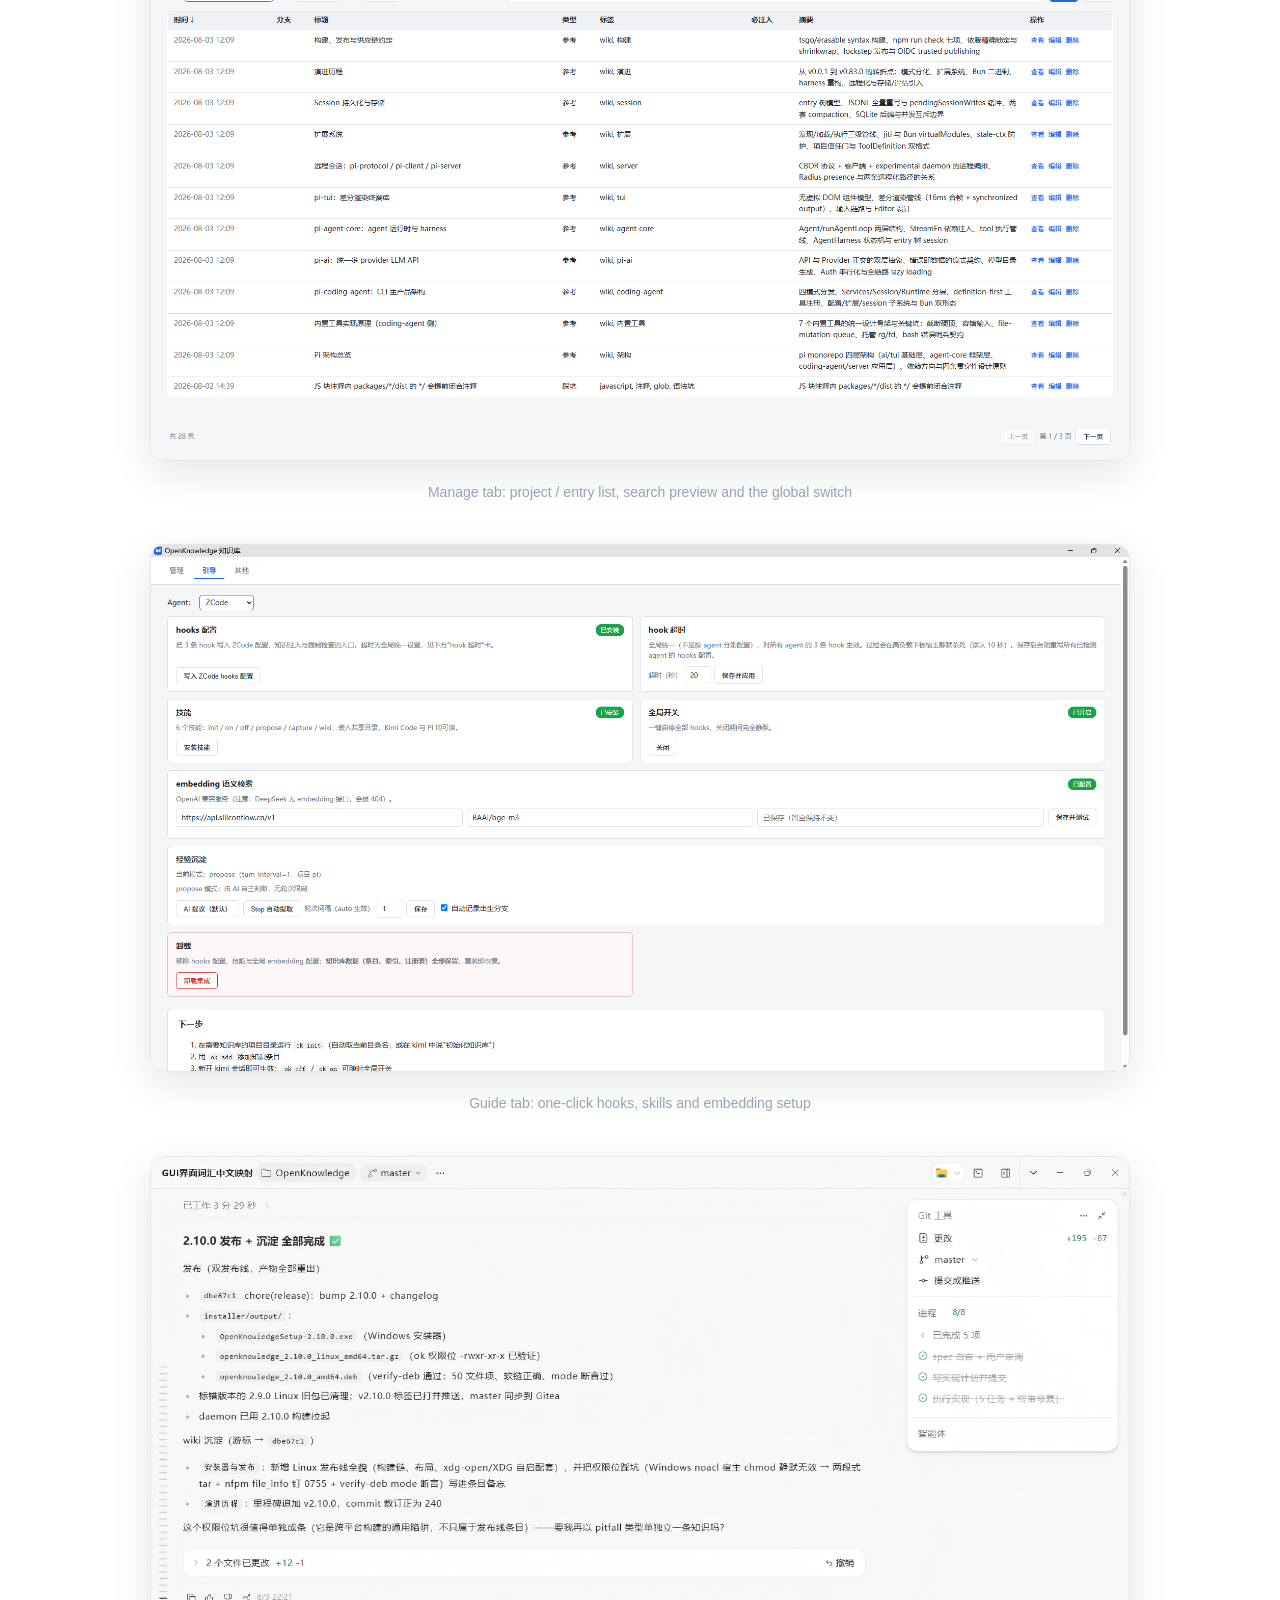
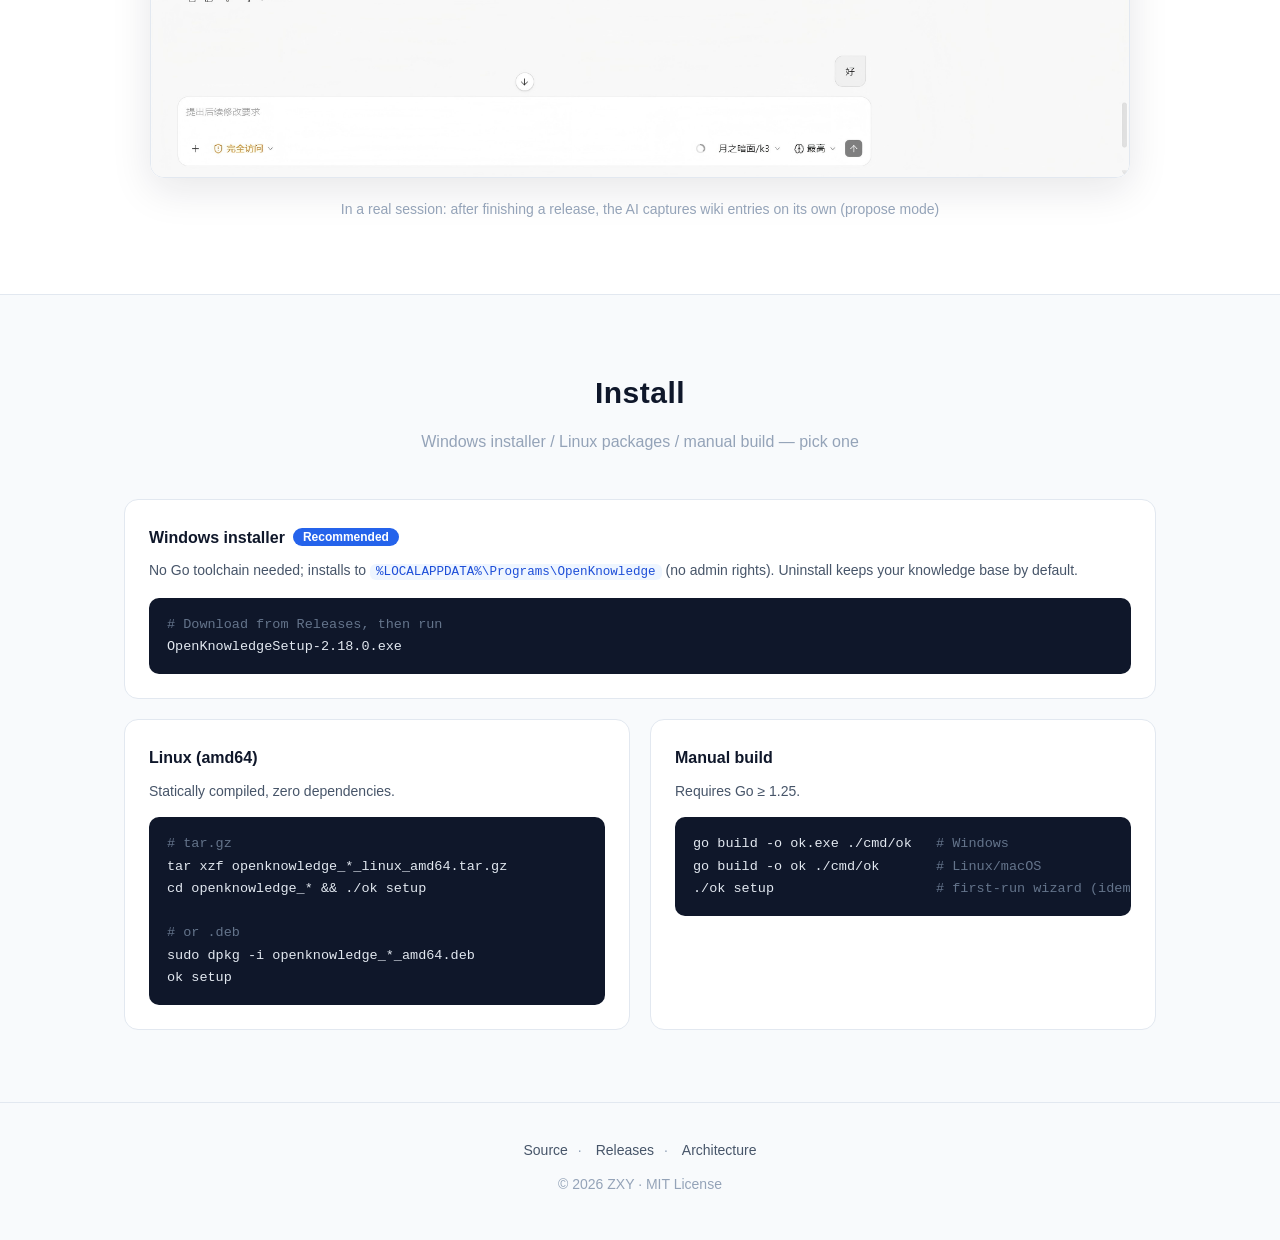
==== commit 57263a7b: "release: v2.18.0——索引治理（INDEX 预算渲染/条目归档）+ 并发加固（WAL/注册表锁/daemon 防双执行）+ changelog 归档 + README/官网徽标同步" ====
--- a/site/index.html
+++ b/site/index.html
@@ -117,7 +117,7 @@
     并能强制执行「改代码必须写变更日志」这类工作流规则。
   </p>
   <div class="badges">
-    <img alt="version" src="https://img.shields.io/badge/version-2.17.0-2563eb">
+    <img alt="version" src="https://img.shields.io/badge/version-2.18.0-2563eb">
     <img alt="go" src="https://img.shields.io/badge/go-%3E%3D1.25-00ADD8">
     <img alt="platform" src="https://img.shields.io/badge/platform-windows%20%7C%20linux-0078d6">
     <img alt="license" src="https://img.shields.io/badge/license-MIT-green">
@@ -127,9 +127,9 @@
     <a class="btn btn-ghost" href="https://github.com/zhangxyfs/OpenKnowledge" target="_blank" rel="noopener" data-i18n="i.src">源码仓库</a>
   </div>
   <p class="dl-hint" id="dl-hint" data-i18n="i.hint">自动识别系统并匹配安装包 ·
-    <a href="https://github.com/zhangxyfs/OpenKnowledge/releases/download/v2.17.0/OpenKnowledgeSetup-2.17.0.exe">Windows</a> /
-    <a href="https://github.com/zhangxyfs/OpenKnowledge/releases/download/v2.17.0/openknowledge_2.17.0_amd64.deb">Linux .deb</a> /
-    <a href="https://github.com/zhangxyfs/OpenKnowledge/releases/download/v2.17.0/openknowledge_2.17.0_linux_amd64.tar.gz">Linux .tar.gz</a> ·
+    <a href="https://github.com/zhangxyfs/OpenKnowledge/releases/download/v2.18.0/OpenKnowledgeSetup-2.18.0.exe">Windows</a> /
+    <a href="https://github.com/zhangxyfs/OpenKnowledge/releases/download/v2.18.0/openknowledge_2.18.0_amd64.deb">Linux .deb</a> /
+    <a href="https://github.com/zhangxyfs/OpenKnowledge/releases/download/v2.18.0/openknowledge_2.18.0_linux_amd64.tar.gz">Linux .tar.gz</a> ·
     <a href="https://github.com/zhangxyfs/OpenKnowledge/releases" target="_blank" rel="noopener">全部版本</a></p>
 </header>
 
@@ -196,7 +196,7 @@
         <h3><span data-i18n="i.w1h">Windows 安装程序</span><span class="tag" data-i18n="i.w1tag">推荐</span></h3>
         <p data-i18n="i.w1p">无需 Go 环境，默认装到 <code>%LOCALAPPDATA%\Programs\OpenKnowledge</code>（免管理员），卸载默认保留知识库数据。</p>
         <pre data-i18n="i.w1pre"><code><span class="c"># 从 Releases 下载后双击运行</span>
-OpenKnowledgeSetup-2.17.0.exe</code></pre>
+OpenKnowledgeSetup-2.18.0.exe</code></pre>
       </div>
       <div class="install-card">
         <h3 data-i18n="i.lxh">Linux（amd64）</h3>
@@ -235,7 +235,7 @@
 // 智能下载：识别访客系统，把主按钮指向最新 Release 的对应资产。
 // 版本号与直链写死在页面里（发版时由 scripts/sync-version.sh 同步），不做运行时 API 请求。
 // OKUpdateDownload 由 site.js 在每次语言切换后调用，保证按钮文案跟随语言。
-var VER = 'v2.17.0';
+var VER = 'v2.18.0';
 var BASE = 'https://github.com/zhangxyfs/OpenKnowledge/releases/download/' + VER + '/';
 var LINKS = {
   win: BASE + 'OpenKnowledgeSetup-' + VER.slice(1) + '.exe',
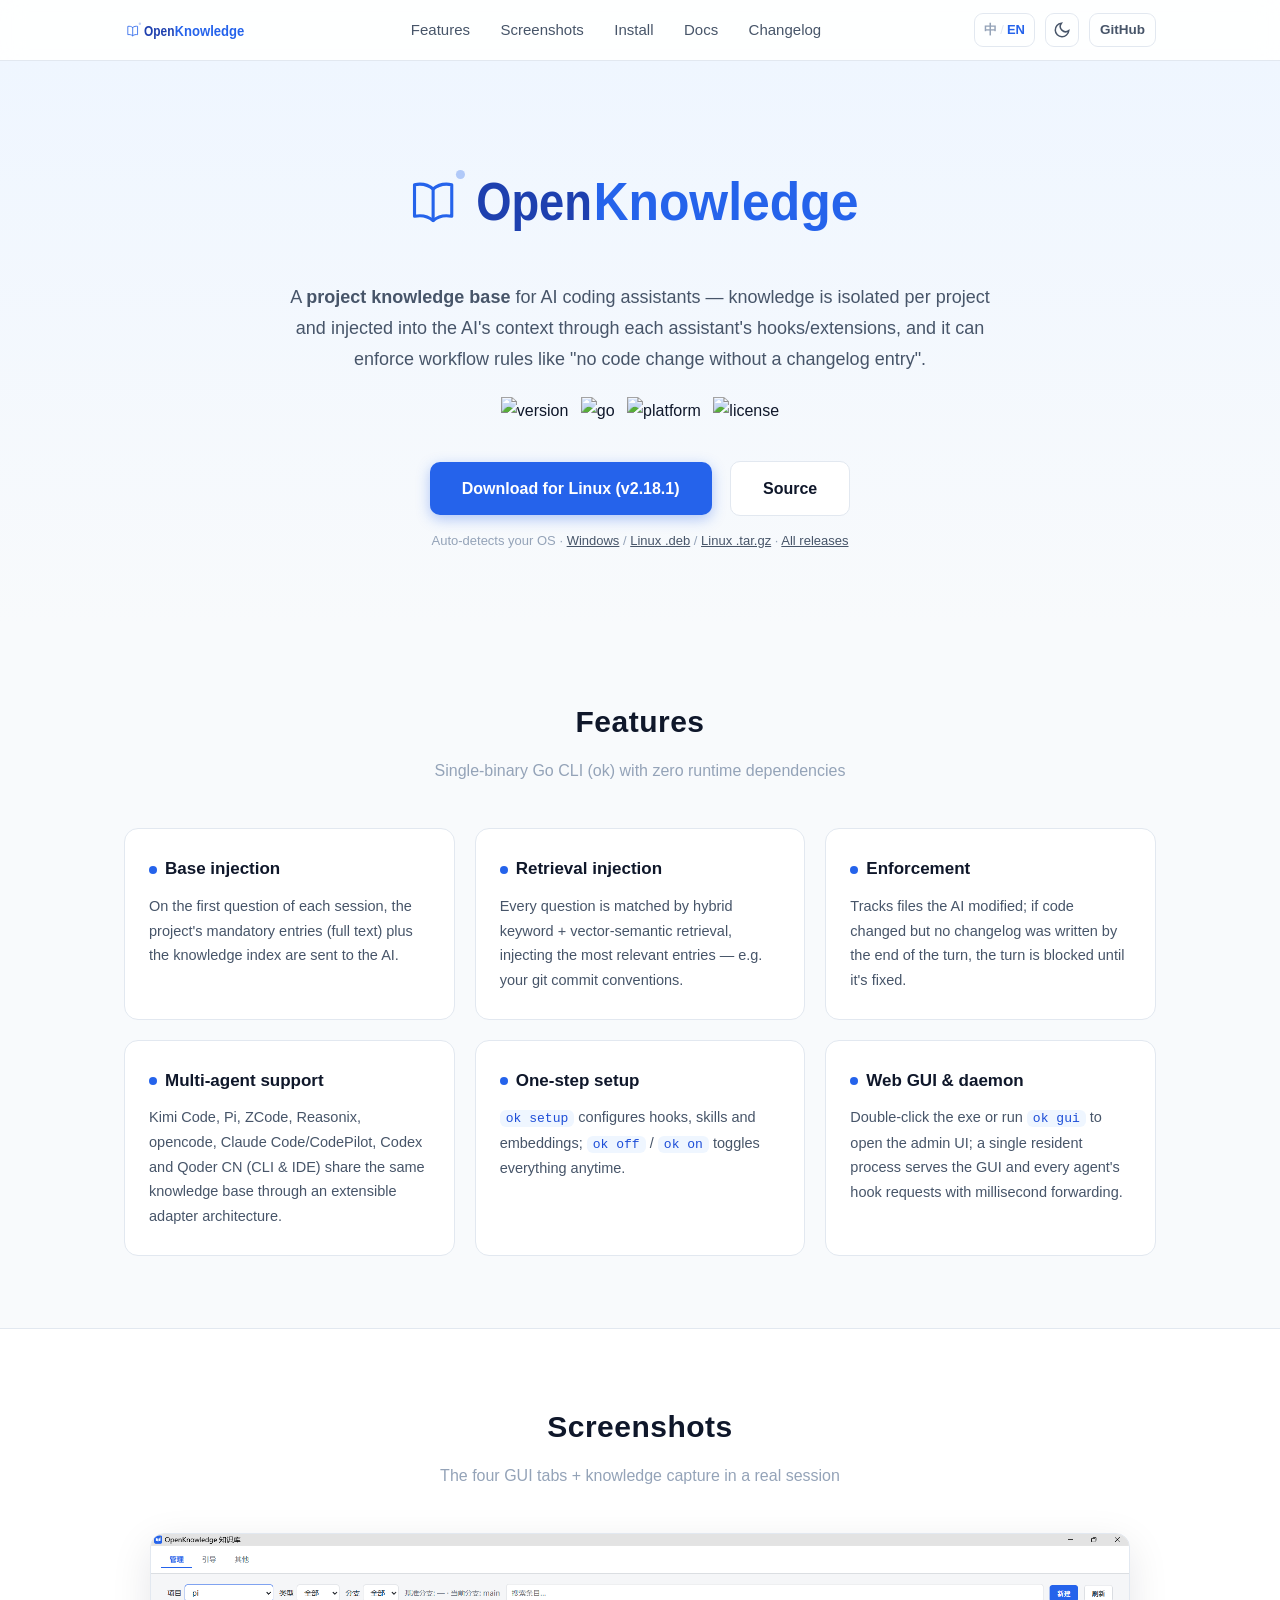
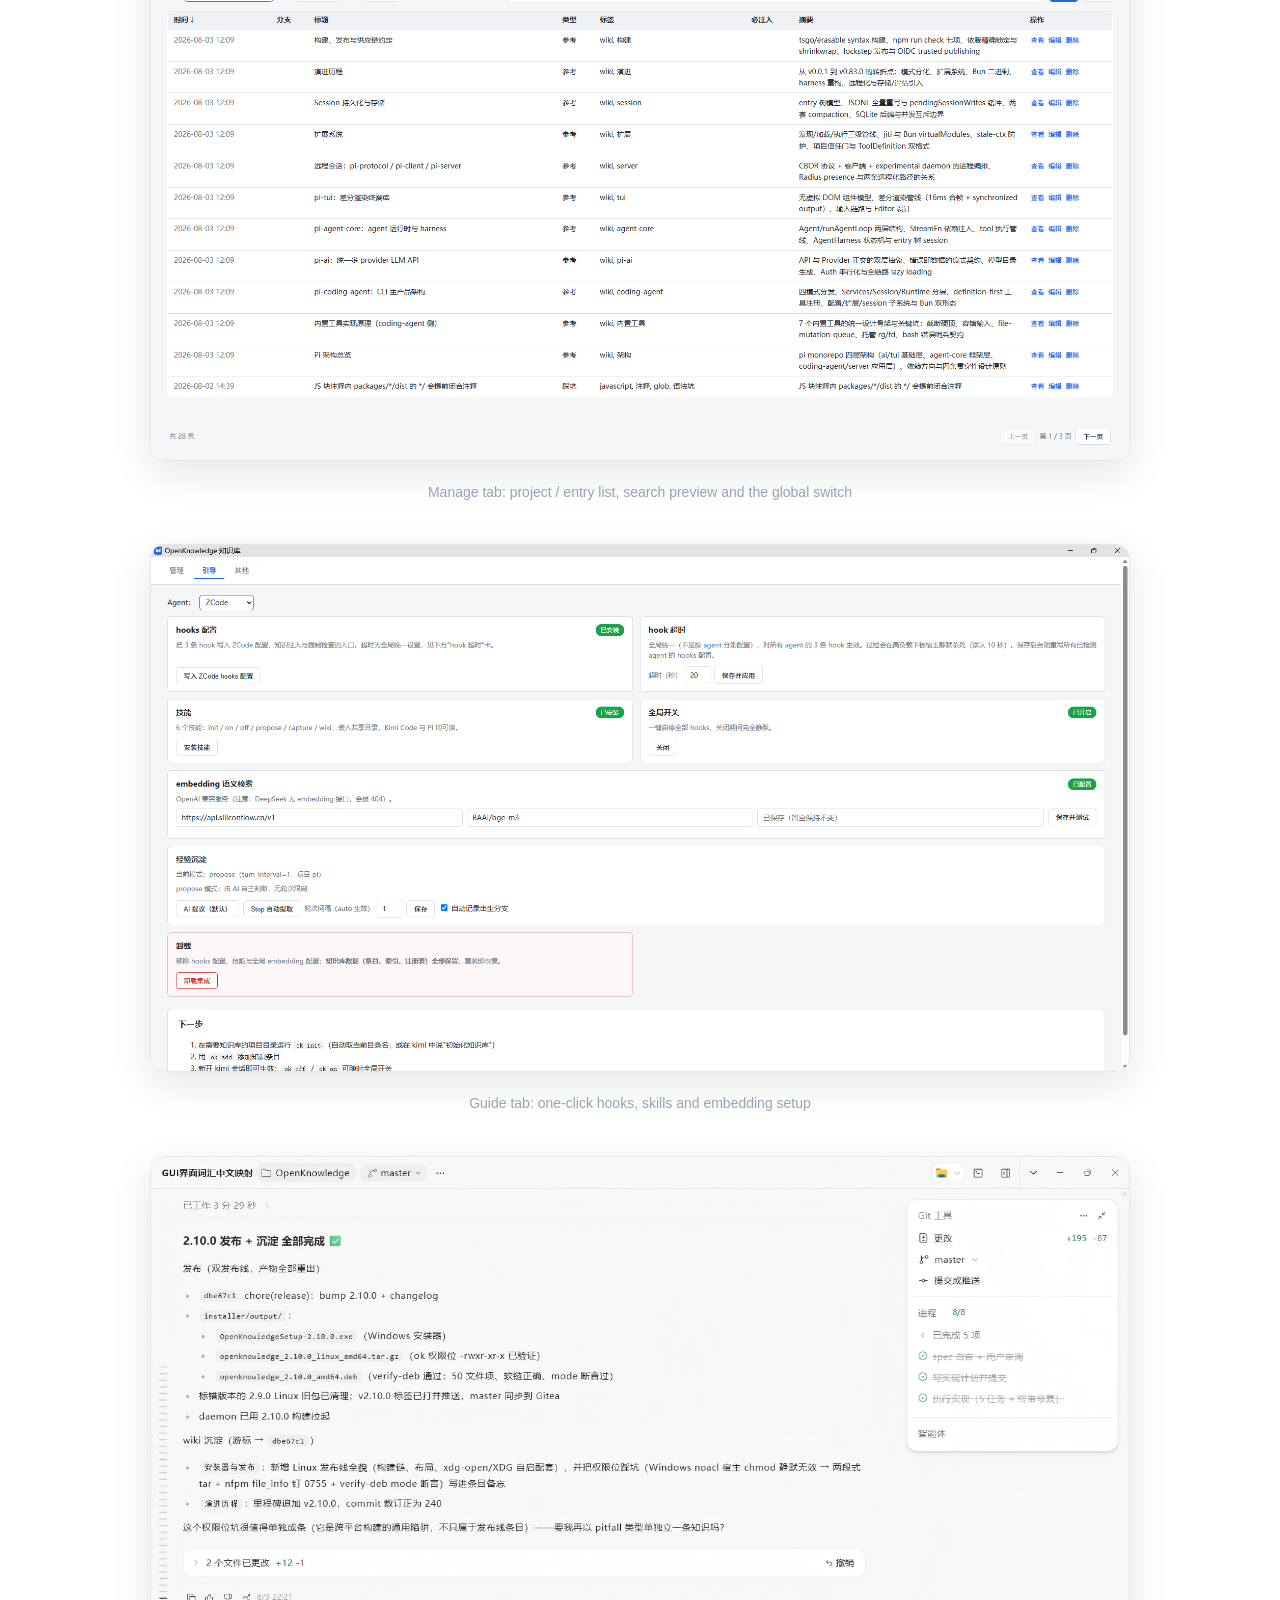
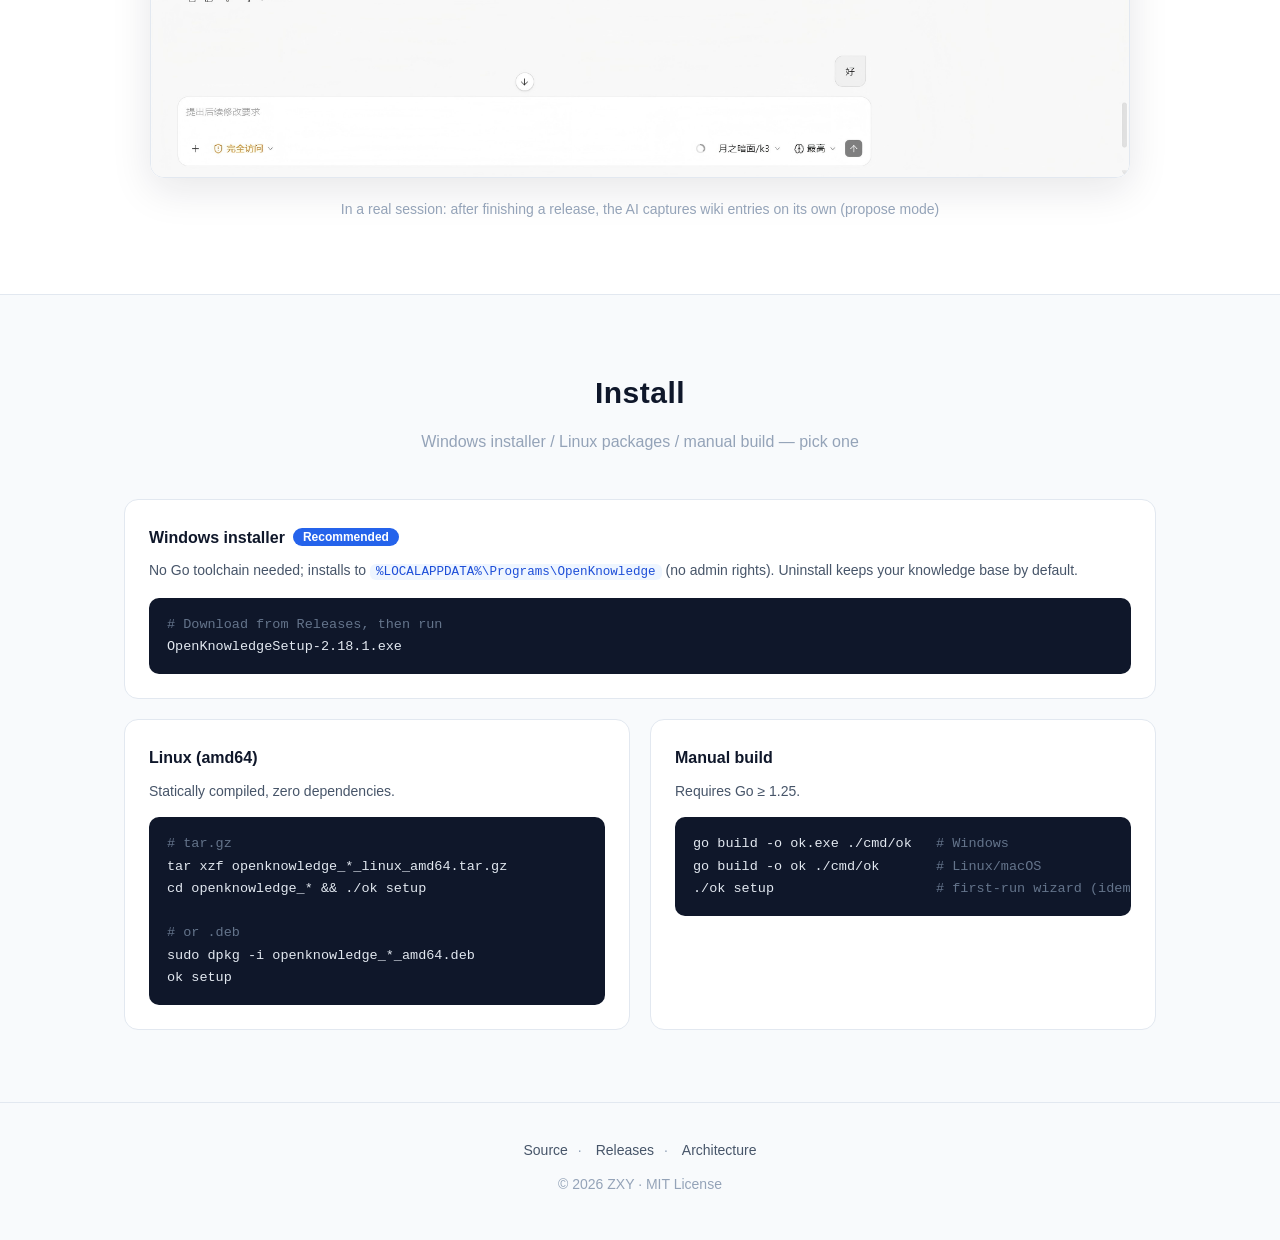
==== commit a492dd3a: "release: v2.18.1——全仓审查修复批次（9 处）+ changelog 归档 + README/官网徽标同步" ====
--- a/site/index.html
+++ b/site/index.html
@@ -117,7 +117,7 @@
     并能强制执行「改代码必须写变更日志」这类工作流规则。
   </p>
   <div class="badges">
-    <img alt="version" src="https://img.shields.io/badge/version-2.18.0-2563eb">
+    <img alt="version" src="https://img.shields.io/badge/version-2.18.1-2563eb">
     <img alt="go" src="https://img.shields.io/badge/go-%3E%3D1.25-00ADD8">
     <img alt="platform" src="https://img.shields.io/badge/platform-windows%20%7C%20linux-0078d6">
     <img alt="license" src="https://img.shields.io/badge/license-MIT-green">
@@ -127,9 +127,9 @@
     <a class="btn btn-ghost" href="https://github.com/zhangxyfs/OpenKnowledge" target="_blank" rel="noopener" data-i18n="i.src">源码仓库</a>
   </div>
   <p class="dl-hint" id="dl-hint" data-i18n="i.hint">自动识别系统并匹配安装包 ·
-    <a href="https://github.com/zhangxyfs/OpenKnowledge/releases/download/v2.18.0/OpenKnowledgeSetup-2.18.0.exe">Windows</a> /
-    <a href="https://github.com/zhangxyfs/OpenKnowledge/releases/download/v2.18.0/openknowledge_2.18.0_amd64.deb">Linux .deb</a> /
-    <a href="https://github.com/zhangxyfs/OpenKnowledge/releases/download/v2.18.0/openknowledge_2.18.0_linux_amd64.tar.gz">Linux .tar.gz</a> ·
+    <a href="https://github.com/zhangxyfs/OpenKnowledge/releases/download/v2.18.1/OpenKnowledgeSetup-2.18.1.exe">Windows</a> /
+    <a href="https://github.com/zhangxyfs/OpenKnowledge/releases/download/v2.18.1/openknowledge_2.18.1_amd64.deb">Linux .deb</a> /
+    <a href="https://github.com/zhangxyfs/OpenKnowledge/releases/download/v2.18.1/openknowledge_2.18.1_linux_amd64.tar.gz">Linux .tar.gz</a> ·
     <a href="https://github.com/zhangxyfs/OpenKnowledge/releases" target="_blank" rel="noopener">全部版本</a></p>
 </header>
 
@@ -196,7 +196,7 @@
         <h3><span data-i18n="i.w1h">Windows 安装程序</span><span class="tag" data-i18n="i.w1tag">推荐</span></h3>
         <p data-i18n="i.w1p">无需 Go 环境，默认装到 <code>%LOCALAPPDATA%\Programs\OpenKnowledge</code>（免管理员），卸载默认保留知识库数据。</p>
         <pre data-i18n="i.w1pre"><code><span class="c"># 从 Releases 下载后双击运行</span>
-OpenKnowledgeSetup-2.18.0.exe</code></pre>
+OpenKnowledgeSetup-2.18.1.exe</code></pre>
       </div>
       <div class="install-card">
         <h3 data-i18n="i.lxh">Linux（amd64）</h3>
@@ -235,7 +235,7 @@
 // 智能下载：识别访客系统，把主按钮指向最新 Release 的对应资产。
 // 版本号与直链写死在页面里（发版时由 scripts/sync-version.sh 同步），不做运行时 API 请求。
 // OKUpdateDownload 由 site.js 在每次语言切换后调用，保证按钮文案跟随语言。
-var VER = 'v2.18.0';
+var VER = 'v2.18.1';
 var BASE = 'https://github.com/zhangxyfs/OpenKnowledge/releases/download/' + VER + '/';
 var LINKS = {
   win: BASE + 'OpenKnowledgeSetup-' + VER.slice(1) + '.exe',
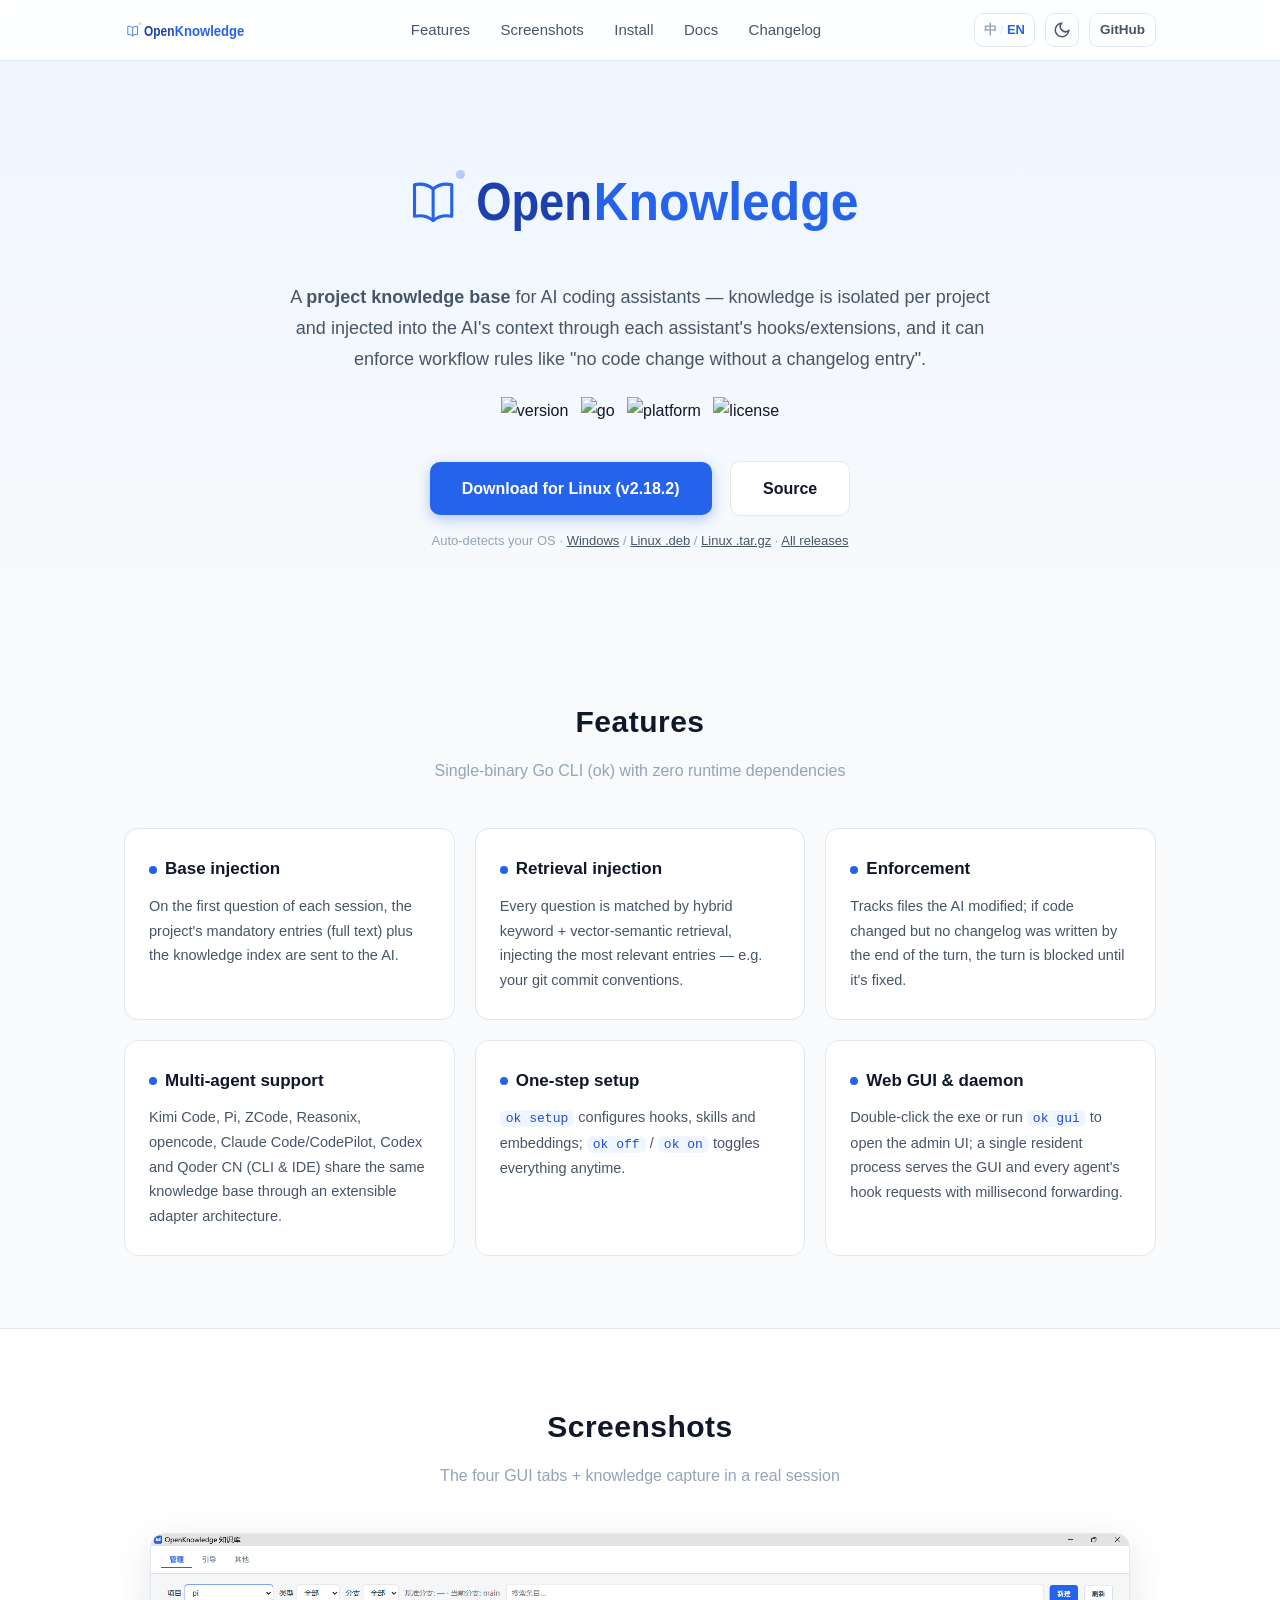
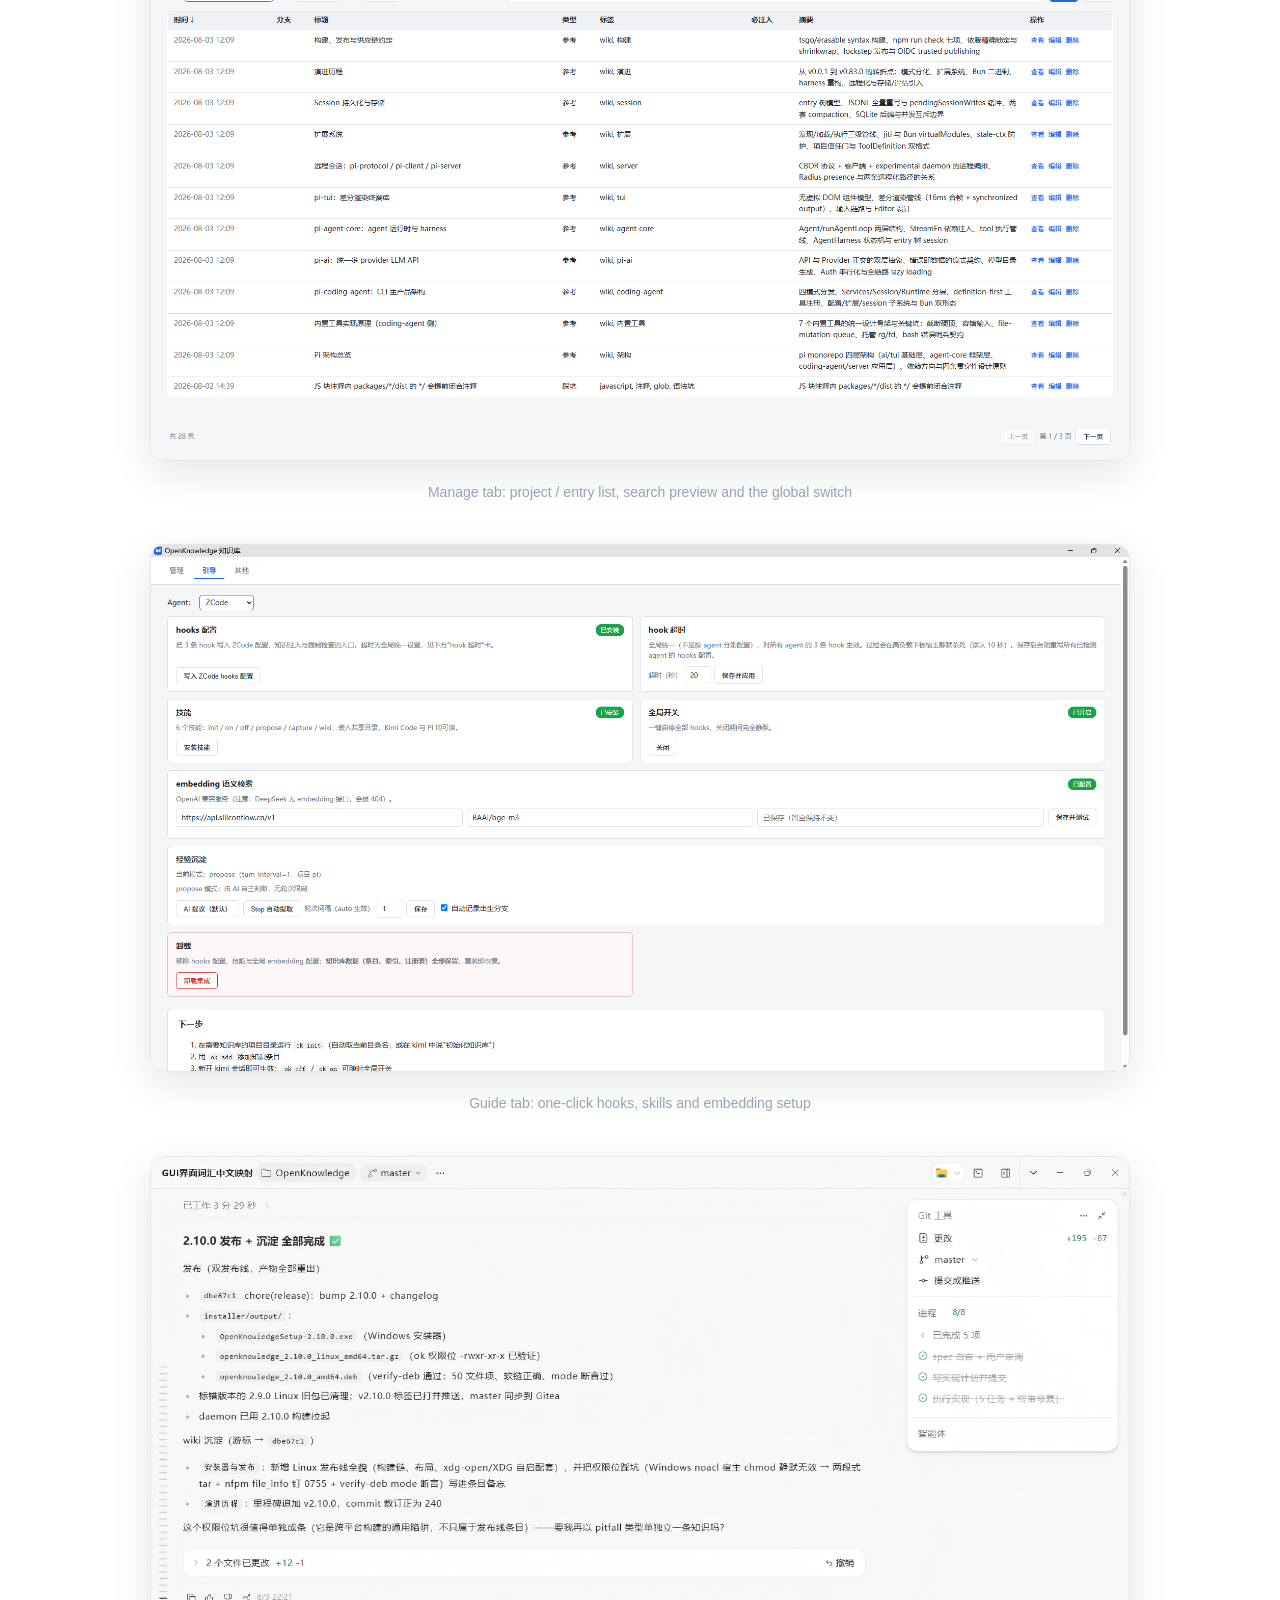
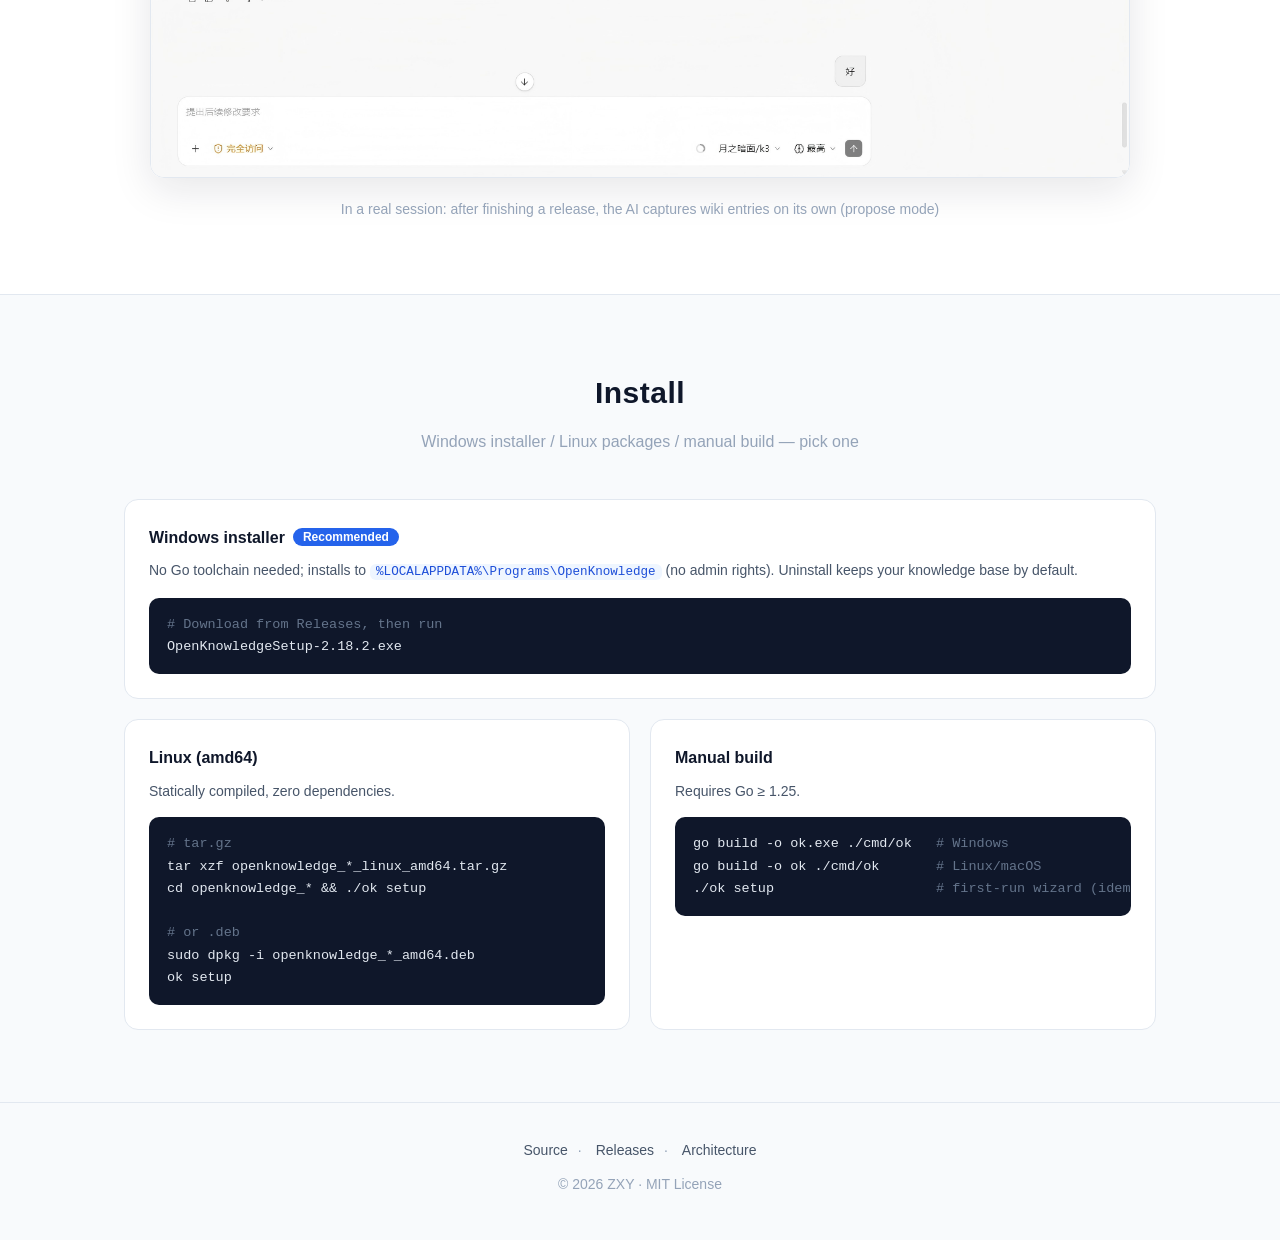
==== commit 127cc014: "release: v2.18.2——GUI 归档入口 + 全局配置并发加固 + changelog 归档 + README/官网徽标同步" ====
--- a/site/index.html
+++ b/site/index.html
@@ -117,7 +117,7 @@
     并能强制执行「改代码必须写变更日志」这类工作流规则。
   </p>
   <div class="badges">
-    <img alt="version" src="https://img.shields.io/badge/version-2.18.1-2563eb">
+    <img alt="version" src="https://img.shields.io/badge/version-2.18.2-2563eb">
     <img alt="go" src="https://img.shields.io/badge/go-%3E%3D1.25-00ADD8">
     <img alt="platform" src="https://img.shields.io/badge/platform-windows%20%7C%20linux-0078d6">
     <img alt="license" src="https://img.shields.io/badge/license-MIT-green">
@@ -127,9 +127,9 @@
     <a class="btn btn-ghost" href="https://github.com/zhangxyfs/OpenKnowledge" target="_blank" rel="noopener" data-i18n="i.src">源码仓库</a>
   </div>
   <p class="dl-hint" id="dl-hint" data-i18n="i.hint">自动识别系统并匹配安装包 ·
-    <a href="https://github.com/zhangxyfs/OpenKnowledge/releases/download/v2.18.1/OpenKnowledgeSetup-2.18.1.exe">Windows</a> /
-    <a href="https://github.com/zhangxyfs/OpenKnowledge/releases/download/v2.18.1/openknowledge_2.18.1_amd64.deb">Linux .deb</a> /
-    <a href="https://github.com/zhangxyfs/OpenKnowledge/releases/download/v2.18.1/openknowledge_2.18.1_linux_amd64.tar.gz">Linux .tar.gz</a> ·
+    <a href="https://github.com/zhangxyfs/OpenKnowledge/releases/download/v2.18.2/OpenKnowledgeSetup-2.18.2.exe">Windows</a> /
+    <a href="https://github.com/zhangxyfs/OpenKnowledge/releases/download/v2.18.2/openknowledge_2.18.2_amd64.deb">Linux .deb</a> /
+    <a href="https://github.com/zhangxyfs/OpenKnowledge/releases/download/v2.18.2/openknowledge_2.18.2_linux_amd64.tar.gz">Linux .tar.gz</a> ·
     <a href="https://github.com/zhangxyfs/OpenKnowledge/releases" target="_blank" rel="noopener">全部版本</a></p>
 </header>
 
@@ -196,7 +196,7 @@
         <h3><span data-i18n="i.w1h">Windows 安装程序</span><span class="tag" data-i18n="i.w1tag">推荐</span></h3>
         <p data-i18n="i.w1p">无需 Go 环境，默认装到 <code>%LOCALAPPDATA%\Programs\OpenKnowledge</code>（免管理员），卸载默认保留知识库数据。</p>
         <pre data-i18n="i.w1pre"><code><span class="c"># 从 Releases 下载后双击运行</span>
-OpenKnowledgeSetup-2.18.1.exe</code></pre>
+OpenKnowledgeSetup-2.18.2.exe</code></pre>
       </div>
       <div class="install-card">
         <h3 data-i18n="i.lxh">Linux（amd64）</h3>
@@ -235,7 +235,7 @@
 // 智能下载：识别访客系统，把主按钮指向最新 Release 的对应资产。
 // 版本号与直链写死在页面里（发版时由 scripts/sync-version.sh 同步），不做运行时 API 请求。
 // OKUpdateDownload 由 site.js 在每次语言切换后调用，保证按钮文案跟随语言。
-var VER = 'v2.18.1';
+var VER = 'v2.18.2';
 var BASE = 'https://github.com/zhangxyfs/OpenKnowledge/releases/download/' + VER + '/';
 var LINKS = {
   win: BASE + 'OpenKnowledgeSetup-' + VER.slice(1) + '.exe',
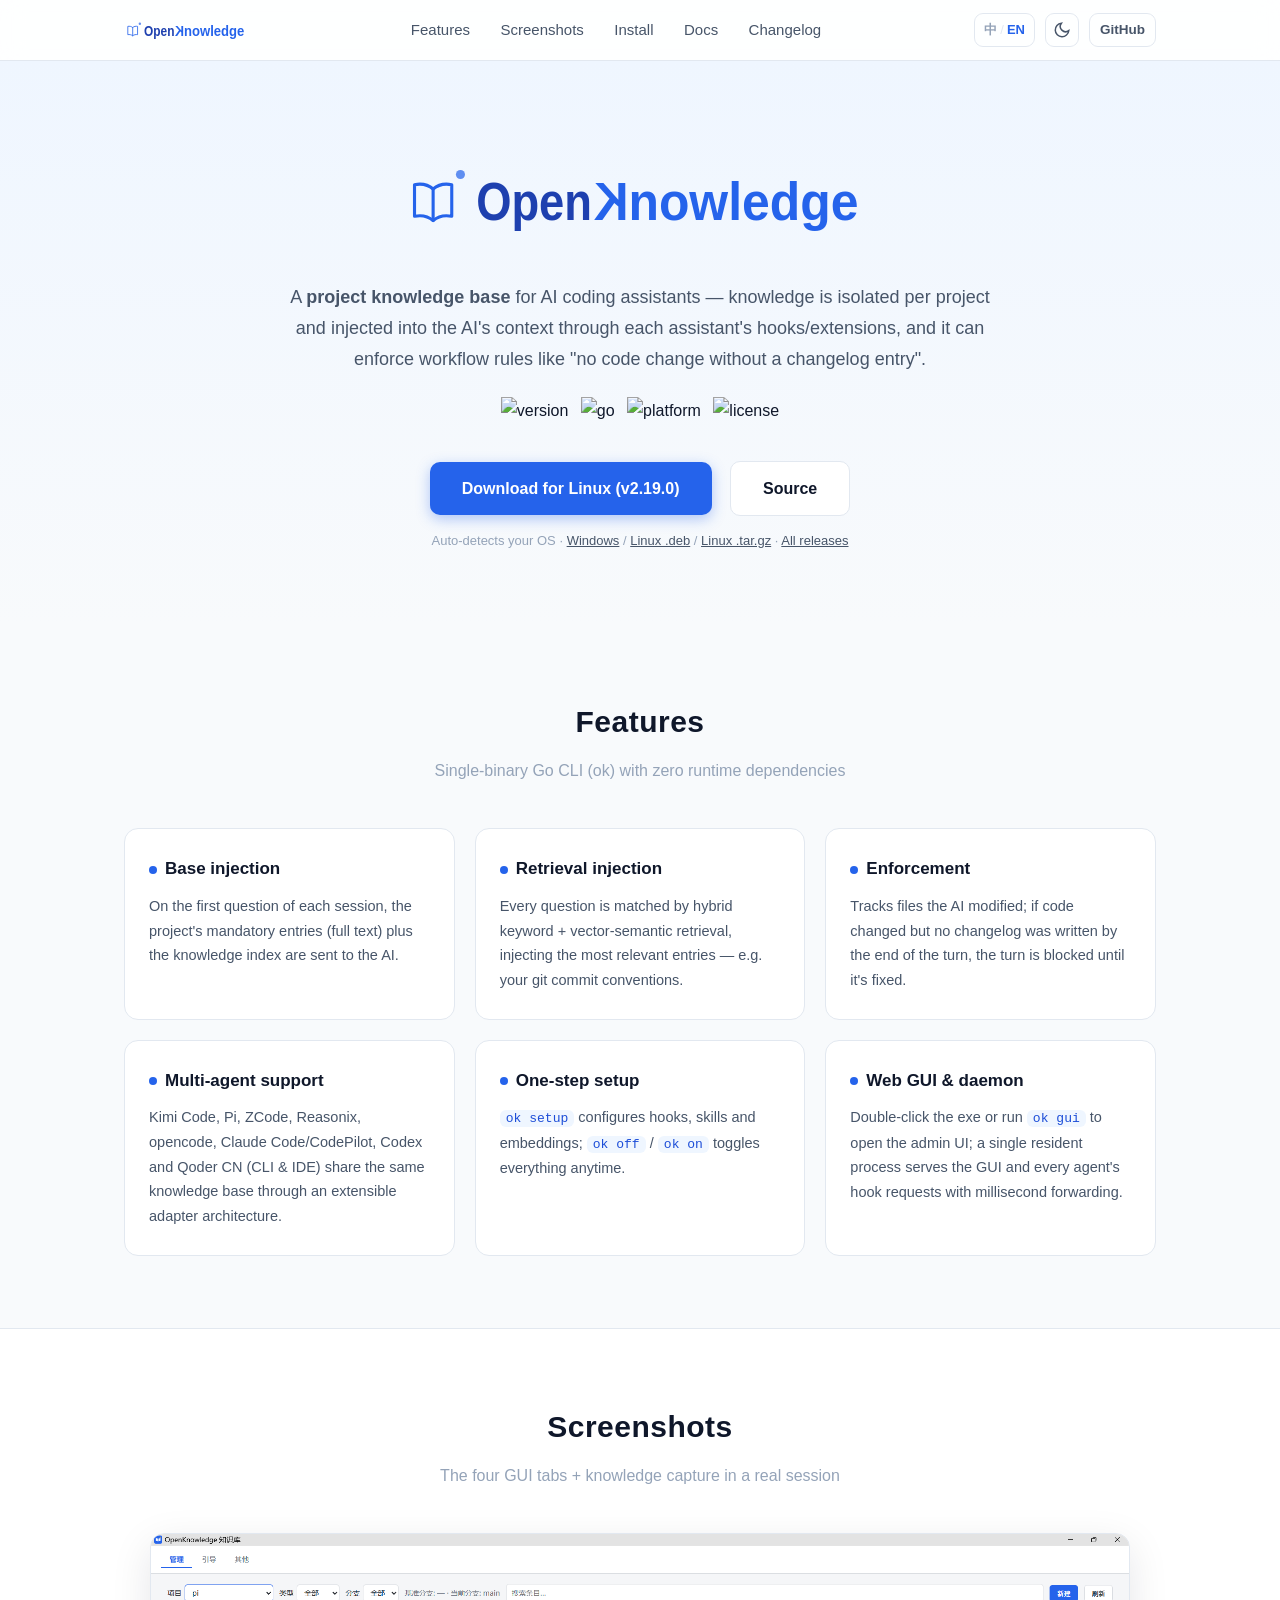
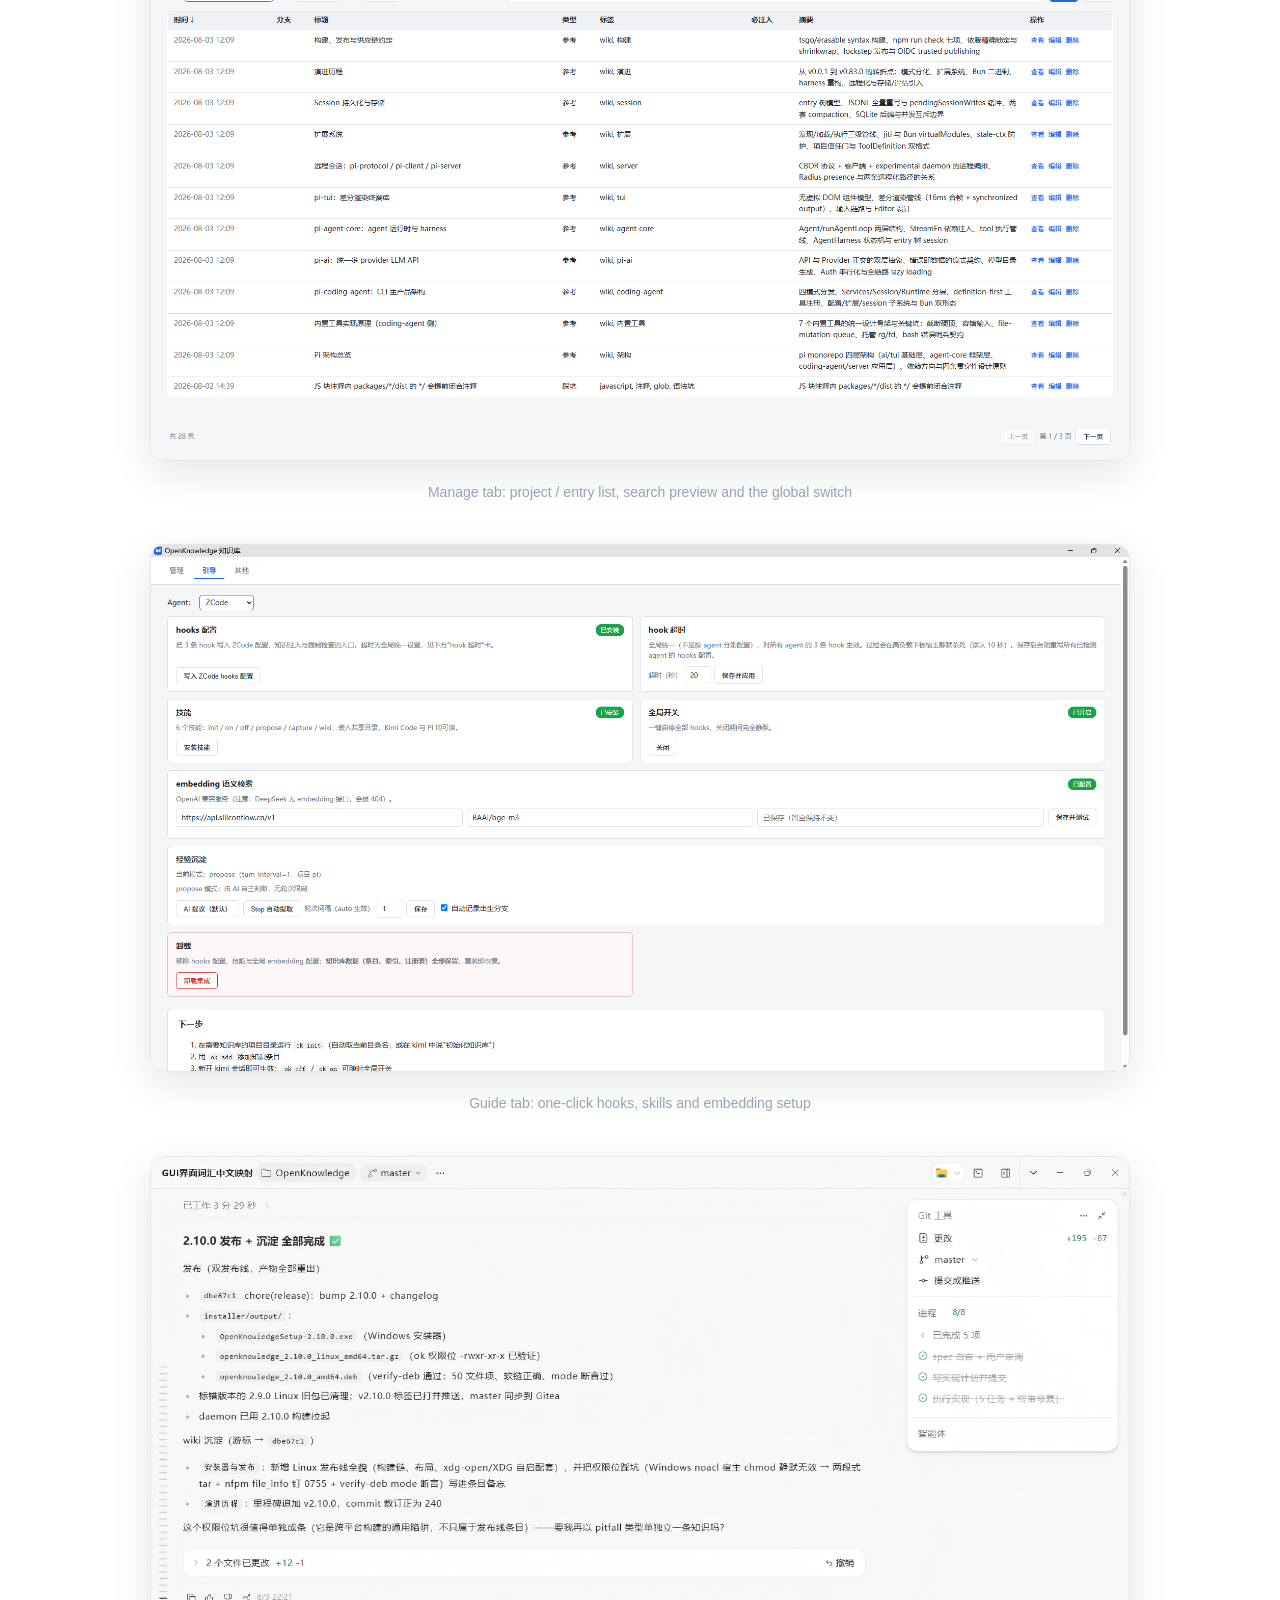
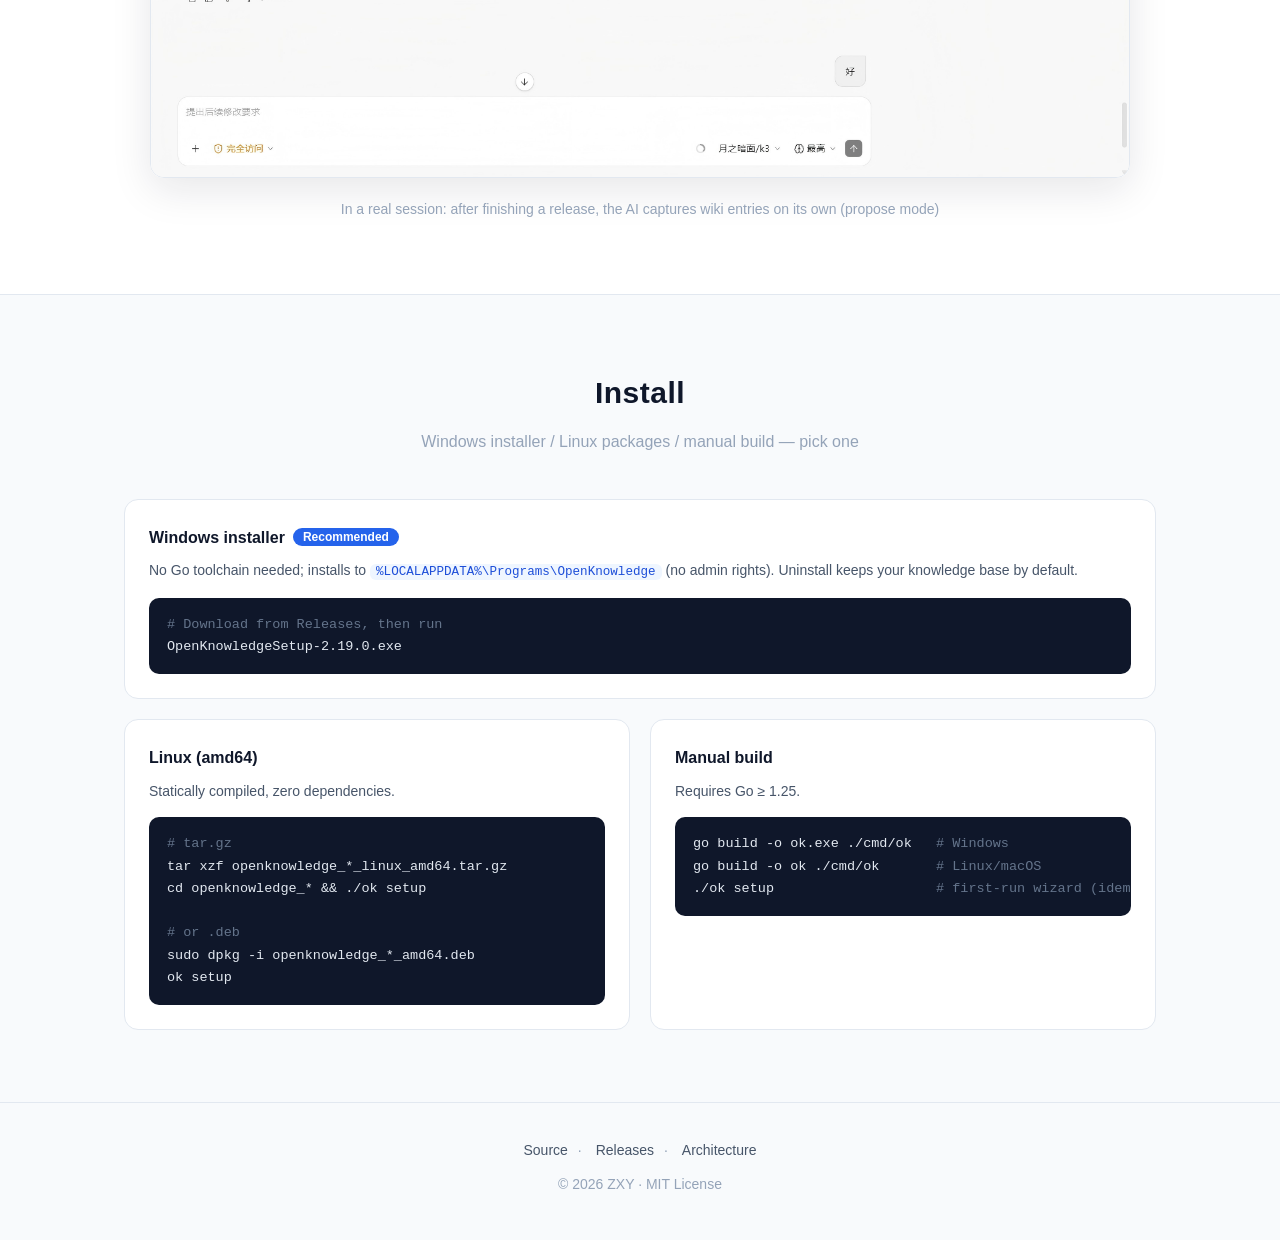
==== commit 2d6314e3: "release: v2.19.0——条目 AI 优化 + 模型配置 + 日志轮询提速 + changelog 归档 + README/官网徽标同步" ====
--- a/site/index.html
+++ b/site/index.html
@@ -117,7 +117,7 @@
     并能强制执行「改代码必须写变更日志」这类工作流规则。
   </p>
   <div class="badges">
-    <img alt="version" src="https://img.shields.io/badge/version-2.18.2-2563eb">
+    <img alt="version" src="https://img.shields.io/badge/version-2.19.0-2563eb">
     <img alt="go" src="https://img.shields.io/badge/go-%3E%3D1.25-00ADD8">
     <img alt="platform" src="https://img.shields.io/badge/platform-windows%20%7C%20linux-0078d6">
     <img alt="license" src="https://img.shields.io/badge/license-MIT-green">
@@ -127,9 +127,9 @@
     <a class="btn btn-ghost" href="https://github.com/zhangxyfs/OpenKnowledge" target="_blank" rel="noopener" data-i18n="i.src">源码仓库</a>
   </div>
   <p class="dl-hint" id="dl-hint" data-i18n="i.hint">自动识别系统并匹配安装包 ·
-    <a href="https://github.com/zhangxyfs/OpenKnowledge/releases/download/v2.18.2/OpenKnowledgeSetup-2.18.2.exe">Windows</a> /
-    <a href="https://github.com/zhangxyfs/OpenKnowledge/releases/download/v2.18.2/openknowledge_2.18.2_amd64.deb">Linux .deb</a> /
-    <a href="https://github.com/zhangxyfs/OpenKnowledge/releases/download/v2.18.2/openknowledge_2.18.2_linux_amd64.tar.gz">Linux .tar.gz</a> ·
+    <a href="https://github.com/zhangxyfs/OpenKnowledge/releases/download/v2.19.0/OpenKnowledgeSetup-2.19.0.exe">Windows</a> /
+    <a href="https://github.com/zhangxyfs/OpenKnowledge/releases/download/v2.19.0/openknowledge_2.19.0_amd64.deb">Linux .deb</a> /
+    <a href="https://github.com/zhangxyfs/OpenKnowledge/releases/download/v2.19.0/openknowledge_2.19.0_linux_amd64.tar.gz">Linux .tar.gz</a> ·
     <a href="https://github.com/zhangxyfs/OpenKnowledge/releases" target="_blank" rel="noopener">全部版本</a></p>
 </header>
 
@@ -196,7 +196,7 @@
         <h3><span data-i18n="i.w1h">Windows 安装程序</span><span class="tag" data-i18n="i.w1tag">推荐</span></h3>
         <p data-i18n="i.w1p">无需 Go 环境，默认装到 <code>%LOCALAPPDATA%\Programs\OpenKnowledge</code>（免管理员），卸载默认保留知识库数据。</p>
         <pre data-i18n="i.w1pre"><code><span class="c"># 从 Releases 下载后双击运行</span>
-OpenKnowledgeSetup-2.18.2.exe</code></pre>
+OpenKnowledgeSetup-2.19.0.exe</code></pre>
       </div>
       <div class="install-card">
         <h3 data-i18n="i.lxh">Linux（amd64）</h3>
@@ -235,7 +235,7 @@
 // 智能下载：识别访客系统，把主按钮指向最新 Release 的对应资产。
 // 版本号与直链写死在页面里（发版时由 scripts/sync-version.sh 同步），不做运行时 API 请求。
 // OKUpdateDownload 由 site.js 在每次语言切换后调用，保证按钮文案跟随语言。
-var VER = 'v2.18.2';
+var VER = 'v2.19.0';
 var BASE = 'https://github.com/zhangxyfs/OpenKnowledge/releases/download/' + VER + '/';
 var LINKS = {
   win: BASE + 'OpenKnowledgeSetup-' + VER.slice(1) + '.exe',
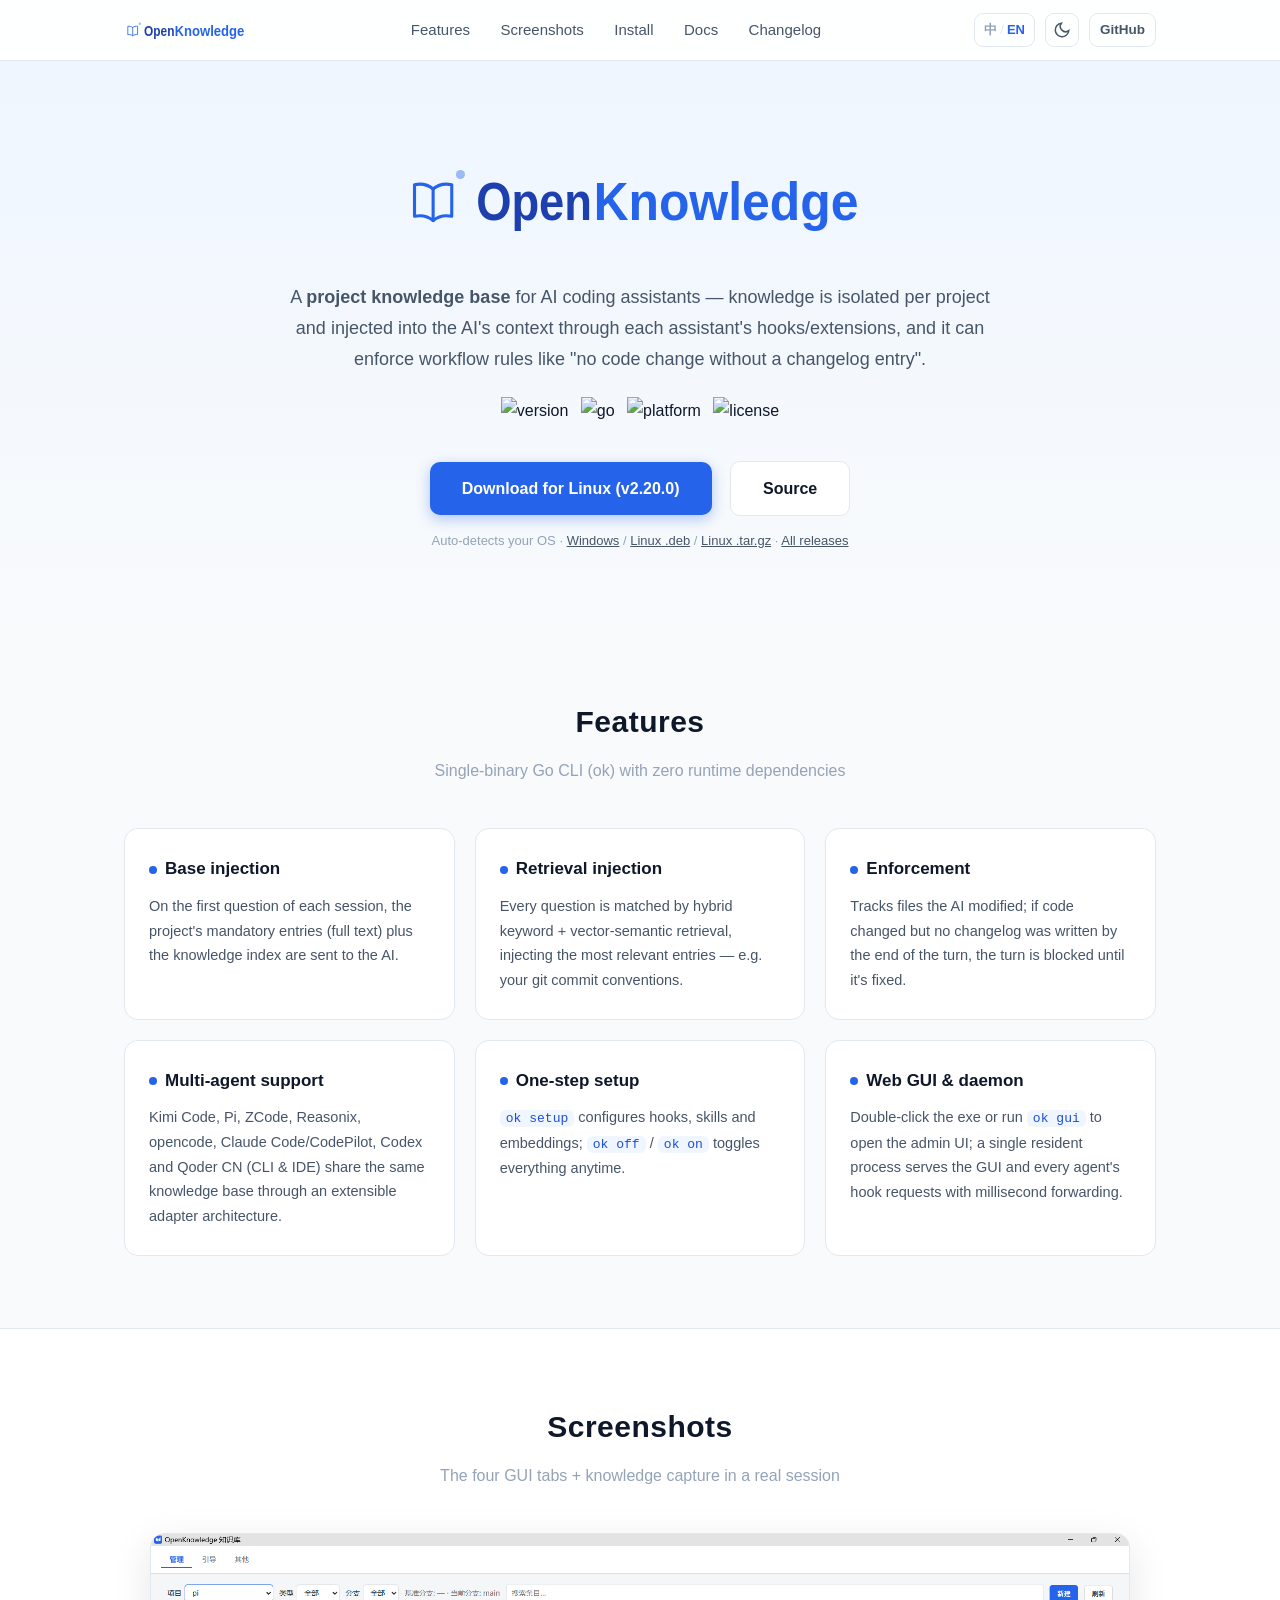
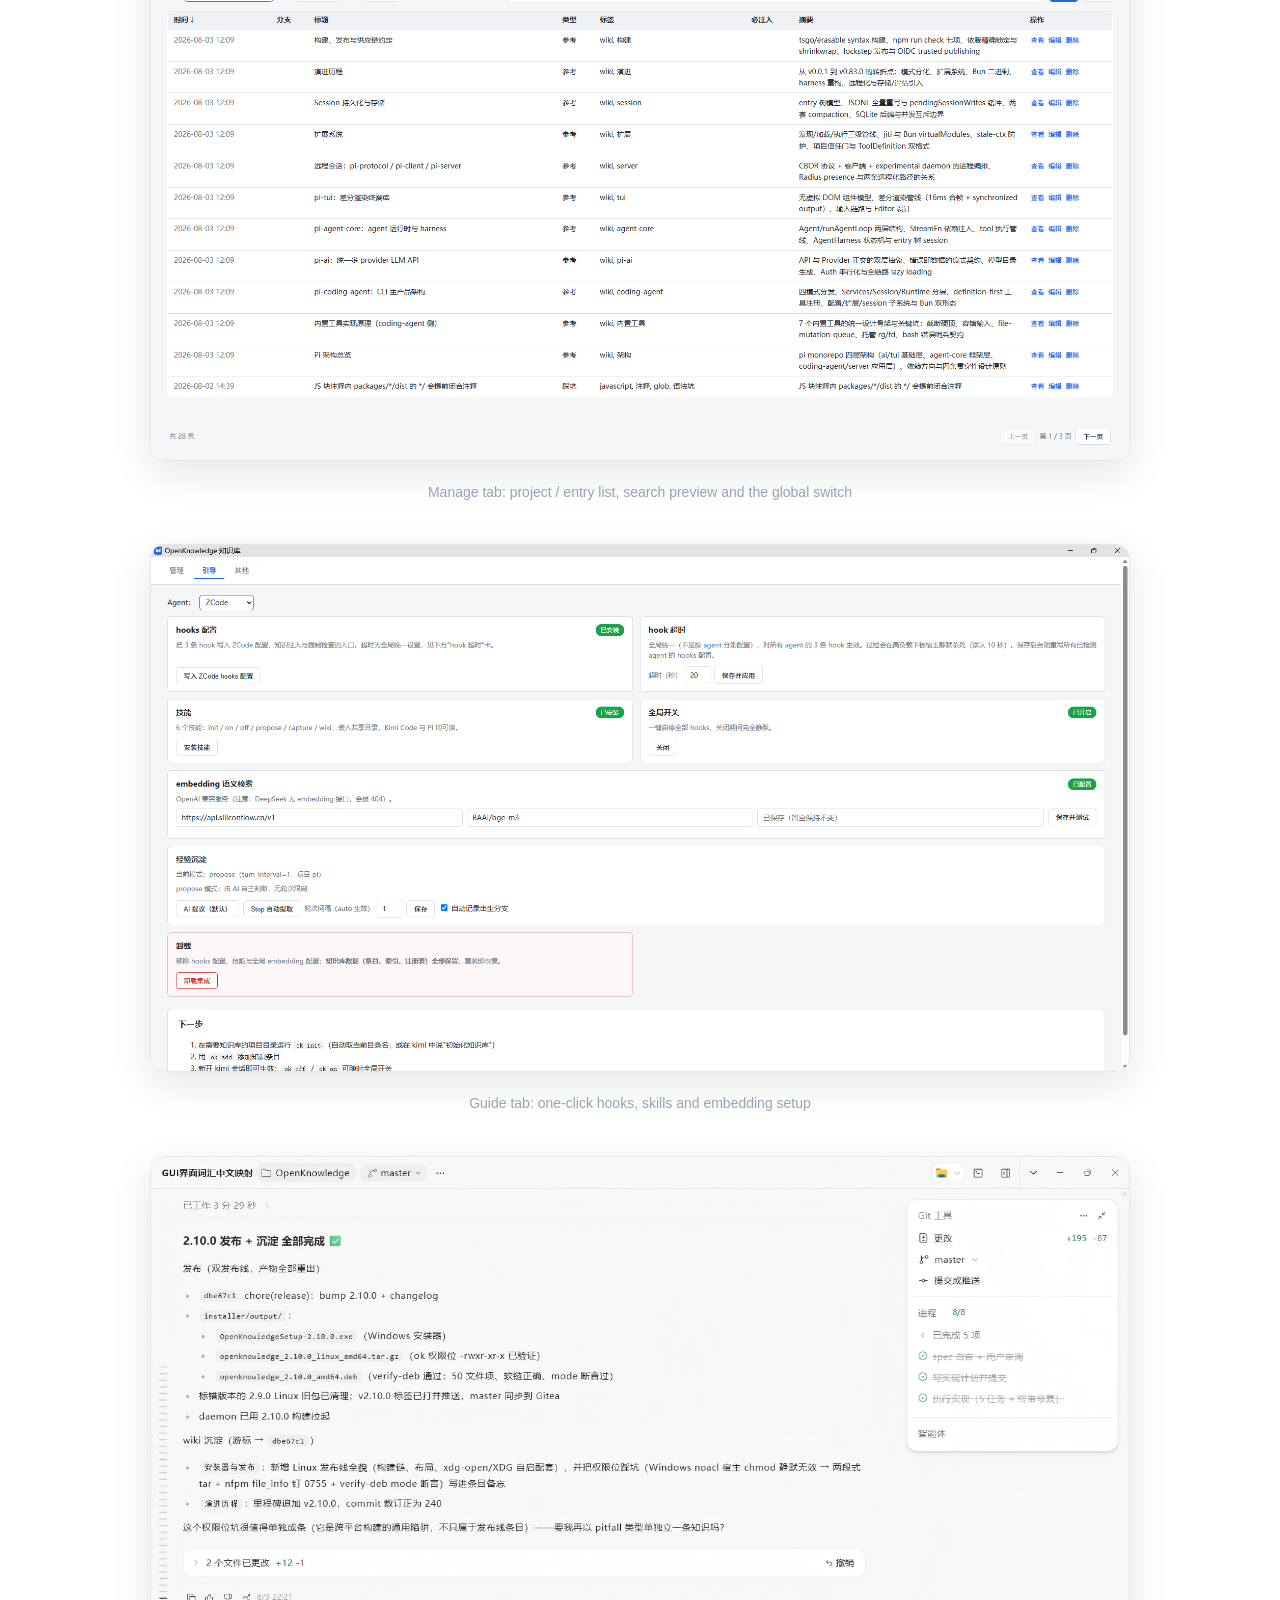
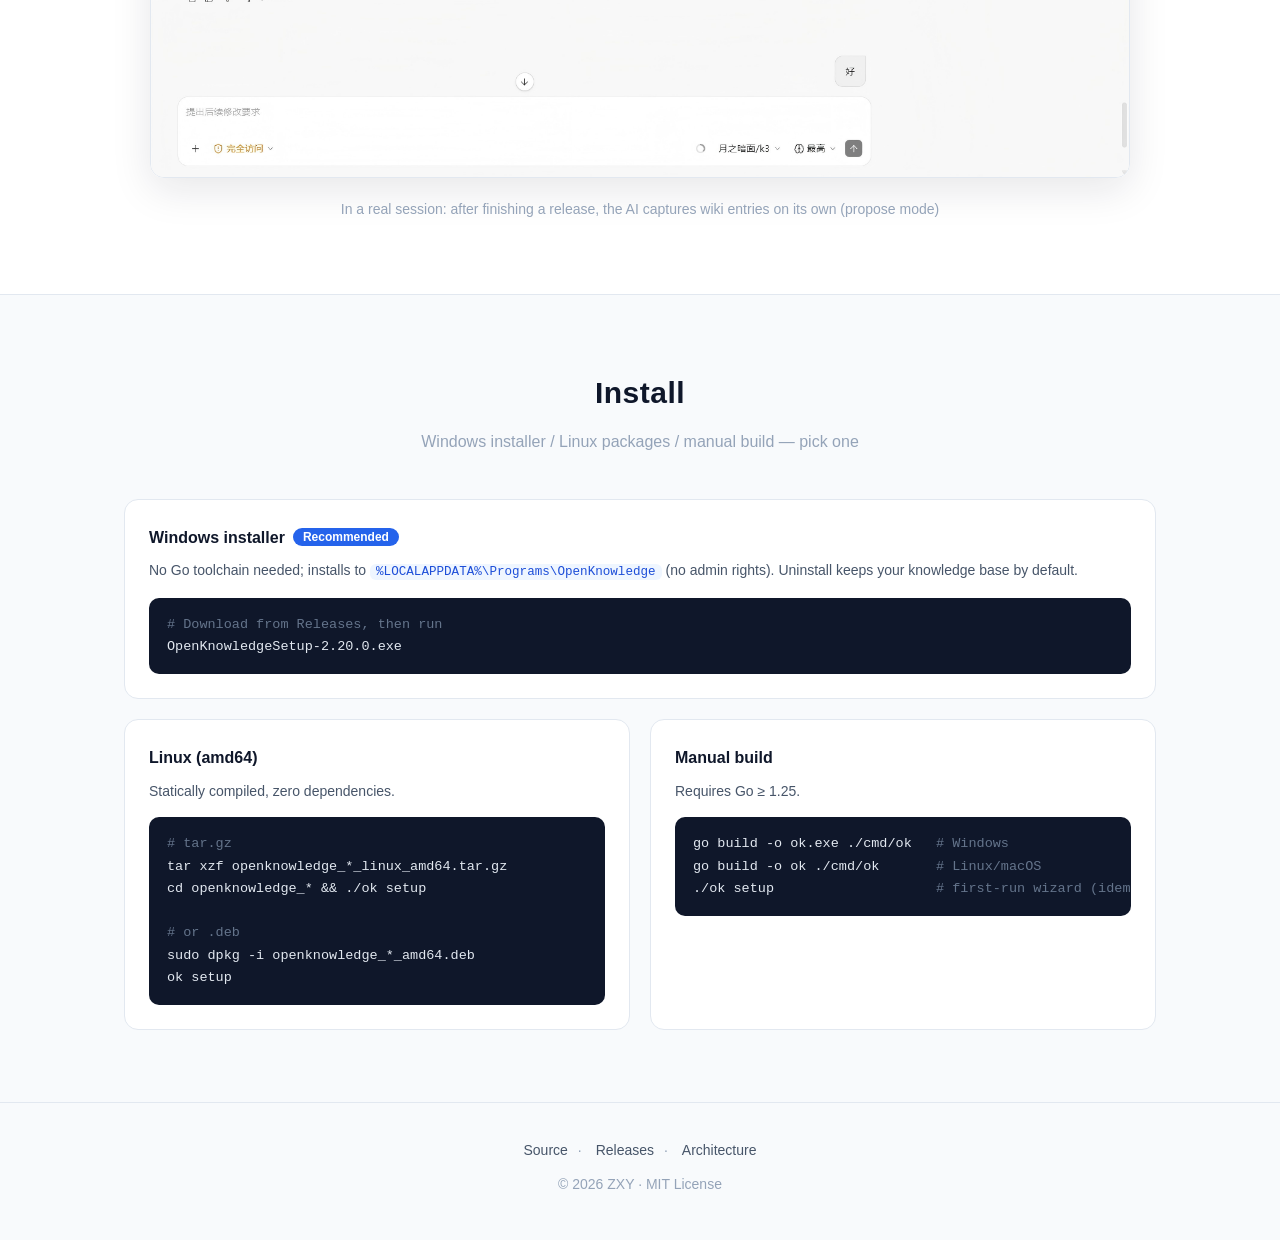
==== commit 0a773260: "release: v2.20.0——跨轮注入冷却 + 推理模型优化加固 + changelog 归档 + README/官网徽标同步" ====
--- a/site/index.html
+++ b/site/index.html
@@ -117,7 +117,7 @@
     并能强制执行「改代码必须写变更日志」这类工作流规则。
   </p>
   <div class="badges">
-    <img alt="version" src="https://img.shields.io/badge/version-2.19.0-2563eb">
+    <img alt="version" src="https://img.shields.io/badge/version-2.20.0-2563eb">
     <img alt="go" src="https://img.shields.io/badge/go-%3E%3D1.25-00ADD8">
     <img alt="platform" src="https://img.shields.io/badge/platform-windows%20%7C%20linux-0078d6">
     <img alt="license" src="https://img.shields.io/badge/license-MIT-green">
@@ -127,9 +127,9 @@
     <a class="btn btn-ghost" href="https://github.com/zhangxyfs/OpenKnowledge" target="_blank" rel="noopener" data-i18n="i.src">源码仓库</a>
   </div>
   <p class="dl-hint" id="dl-hint" data-i18n="i.hint">自动识别系统并匹配安装包 ·
-    <a href="https://github.com/zhangxyfs/OpenKnowledge/releases/download/v2.19.0/OpenKnowledgeSetup-2.19.0.exe">Windows</a> /
-    <a href="https://github.com/zhangxyfs/OpenKnowledge/releases/download/v2.19.0/openknowledge_2.19.0_amd64.deb">Linux .deb</a> /
-    <a href="https://github.com/zhangxyfs/OpenKnowledge/releases/download/v2.19.0/openknowledge_2.19.0_linux_amd64.tar.gz">Linux .tar.gz</a> ·
+    <a href="https://github.com/zhangxyfs/OpenKnowledge/releases/download/v2.20.0/OpenKnowledgeSetup-2.20.0.exe">Windows</a> /
+    <a href="https://github.com/zhangxyfs/OpenKnowledge/releases/download/v2.20.0/openknowledge_2.20.0_amd64.deb">Linux .deb</a> /
+    <a href="https://github.com/zhangxyfs/OpenKnowledge/releases/download/v2.20.0/openknowledge_2.20.0_linux_amd64.tar.gz">Linux .tar.gz</a> ·
     <a href="https://github.com/zhangxyfs/OpenKnowledge/releases" target="_blank" rel="noopener">全部版本</a></p>
 </header>
 
@@ -196,7 +196,7 @@
         <h3><span data-i18n="i.w1h">Windows 安装程序</span><span class="tag" data-i18n="i.w1tag">推荐</span></h3>
         <p data-i18n="i.w1p">无需 Go 环境，默认装到 <code>%LOCALAPPDATA%\Programs\OpenKnowledge</code>（免管理员），卸载默认保留知识库数据。</p>
         <pre data-i18n="i.w1pre"><code><span class="c"># 从 Releases 下载后双击运行</span>
-OpenKnowledgeSetup-2.19.0.exe</code></pre>
+OpenKnowledgeSetup-2.20.0.exe</code></pre>
       </div>
       <div class="install-card">
         <h3 data-i18n="i.lxh">Linux（amd64）</h3>
@@ -235,7 +235,7 @@
 // 智能下载：识别访客系统，把主按钮指向最新 Release 的对应资产。
 // 版本号与直链写死在页面里（发版时由 scripts/sync-version.sh 同步），不做运行时 API 请求。
 // OKUpdateDownload 由 site.js 在每次语言切换后调用，保证按钮文案跟随语言。
-var VER = 'v2.19.0';
+var VER = 'v2.20.0';
 var BASE = 'https://github.com/zhangxyfs/OpenKnowledge/releases/download/' + VER + '/';
 var LINKS = {
   win: BASE + 'OpenKnowledgeSetup-' + VER.slice(1) + '.exe',
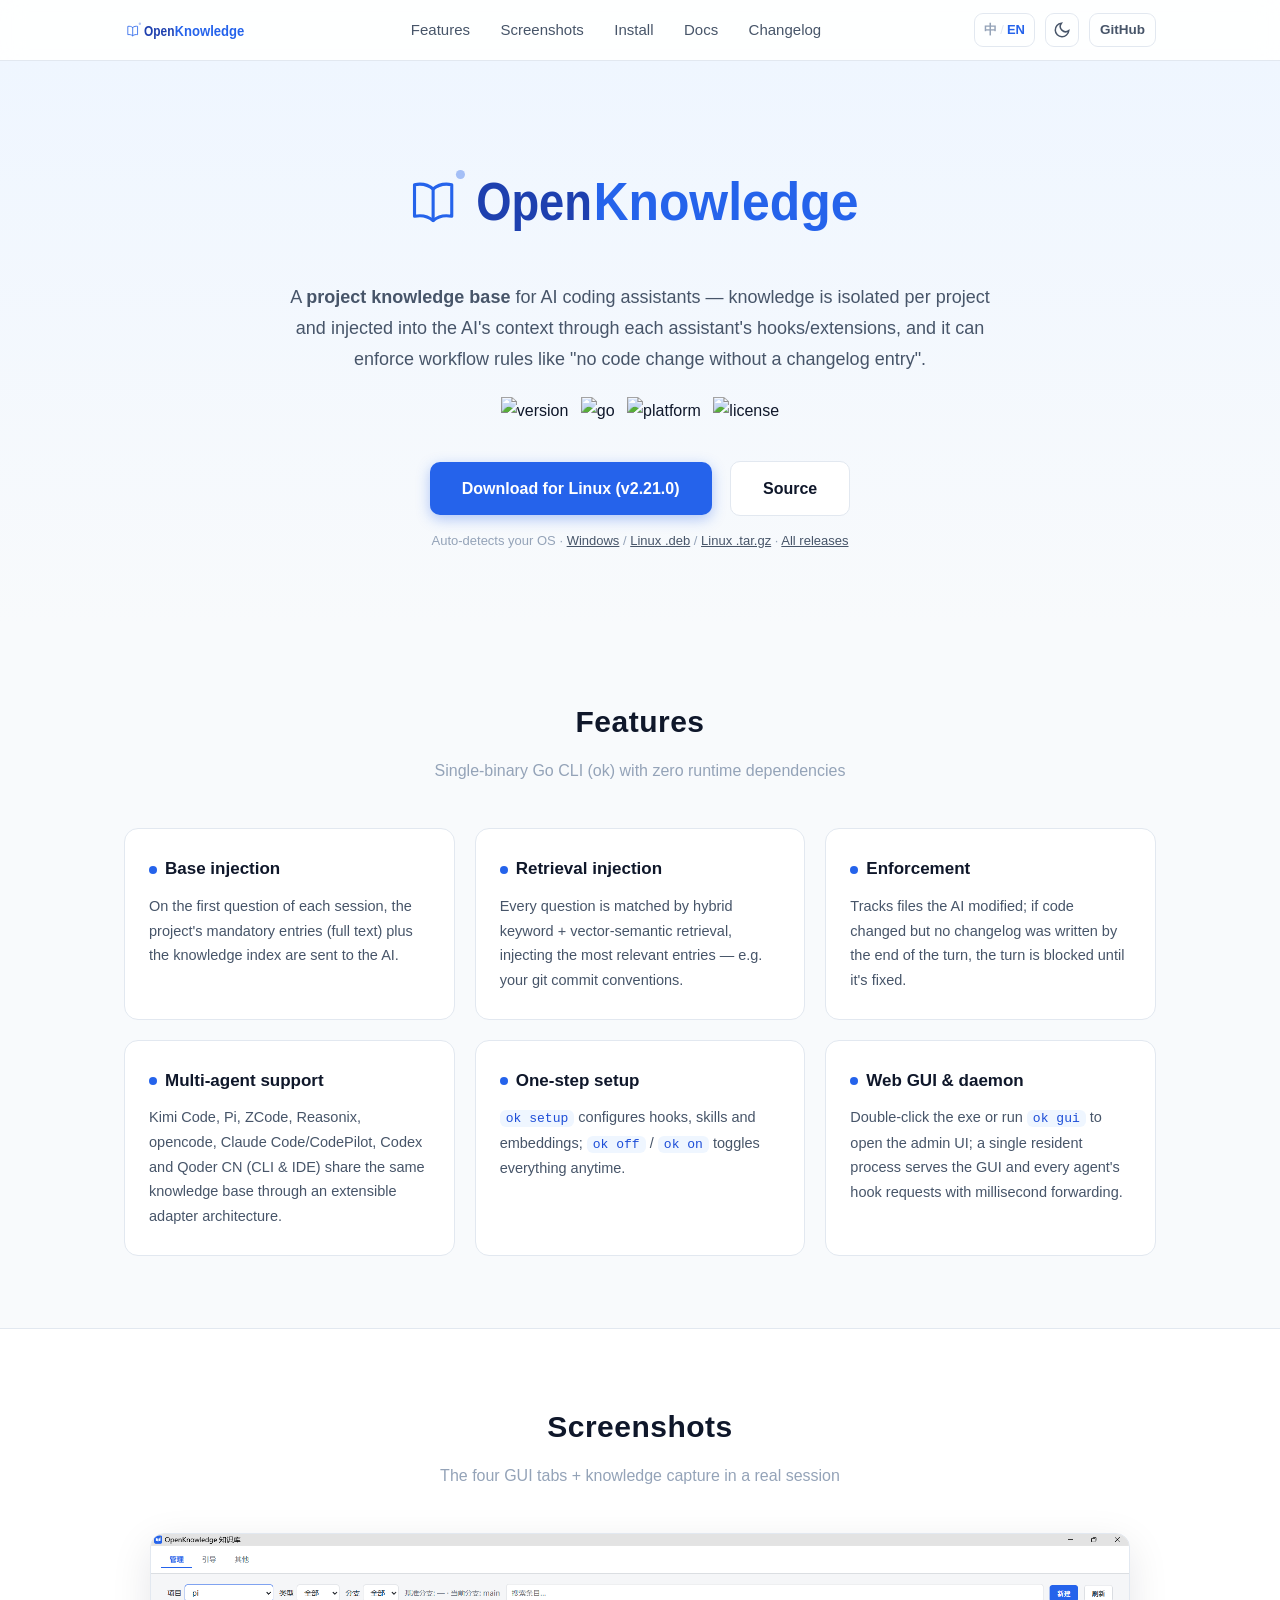
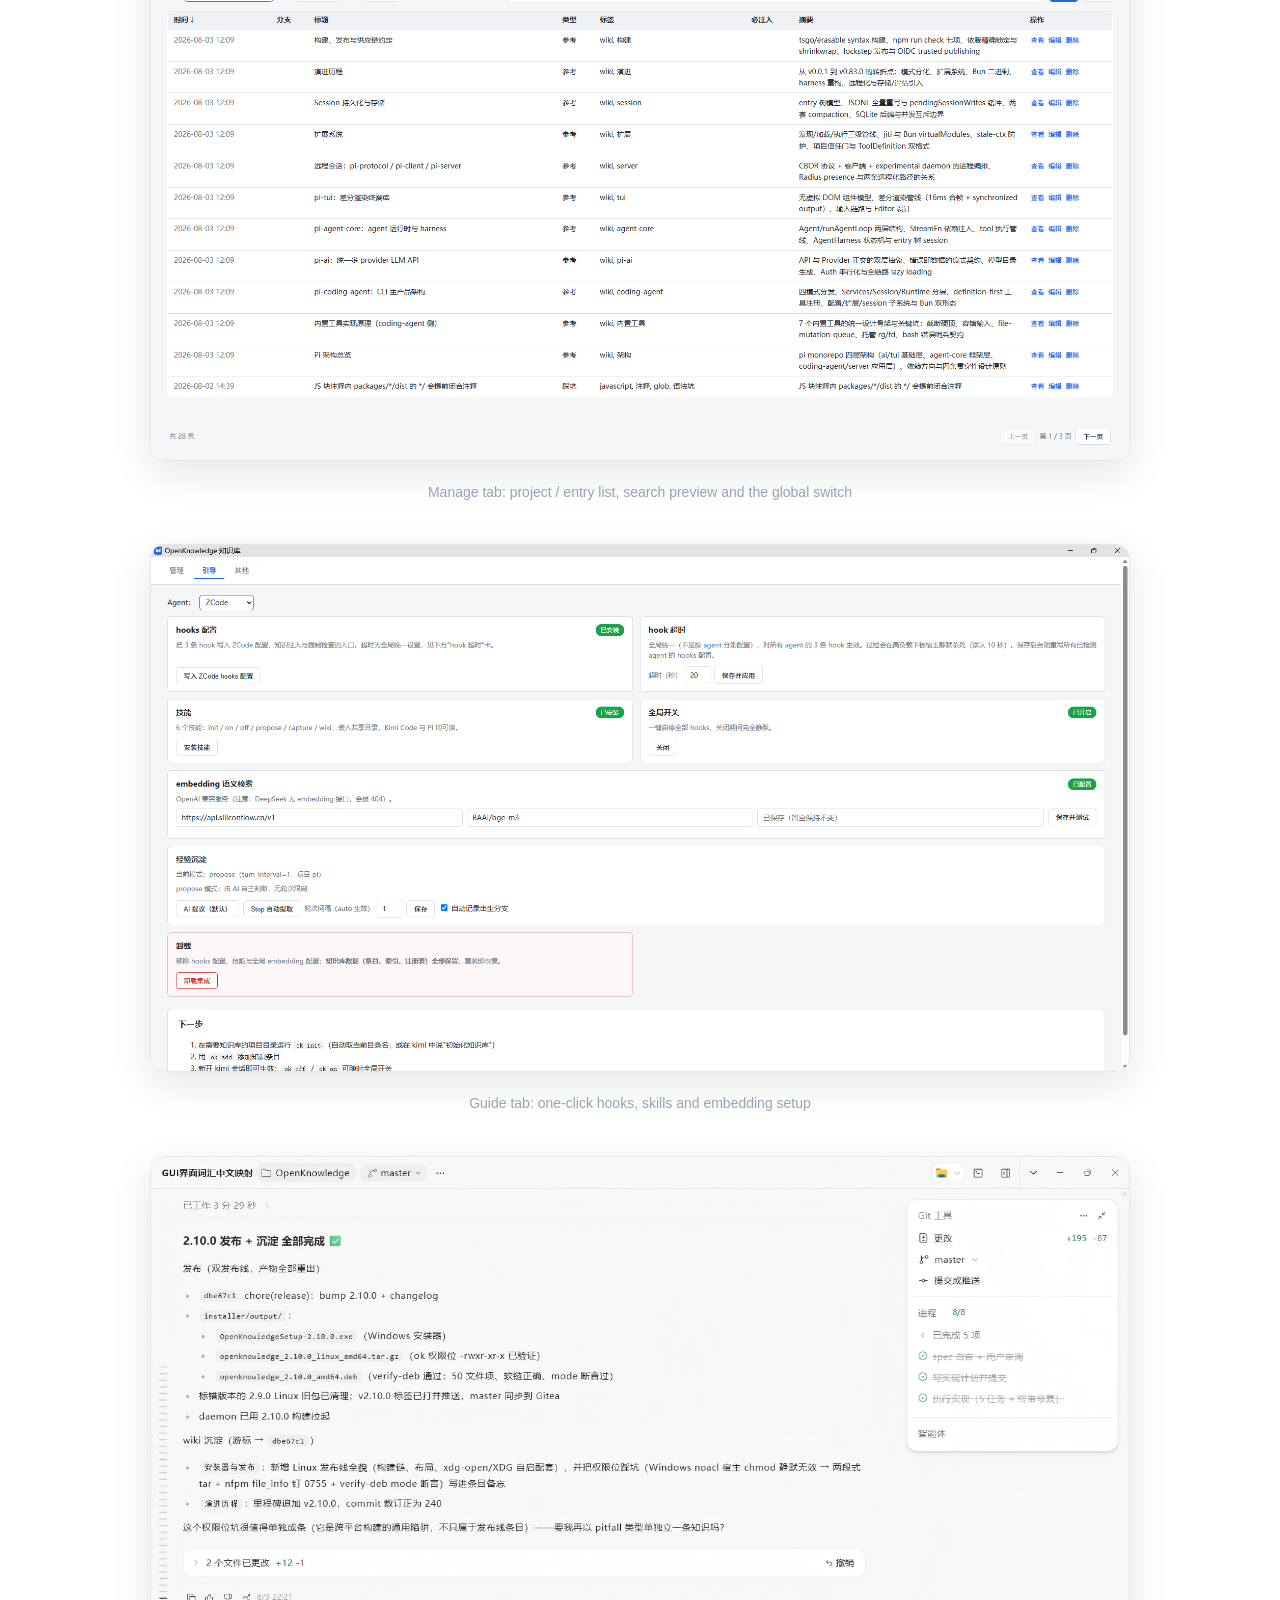
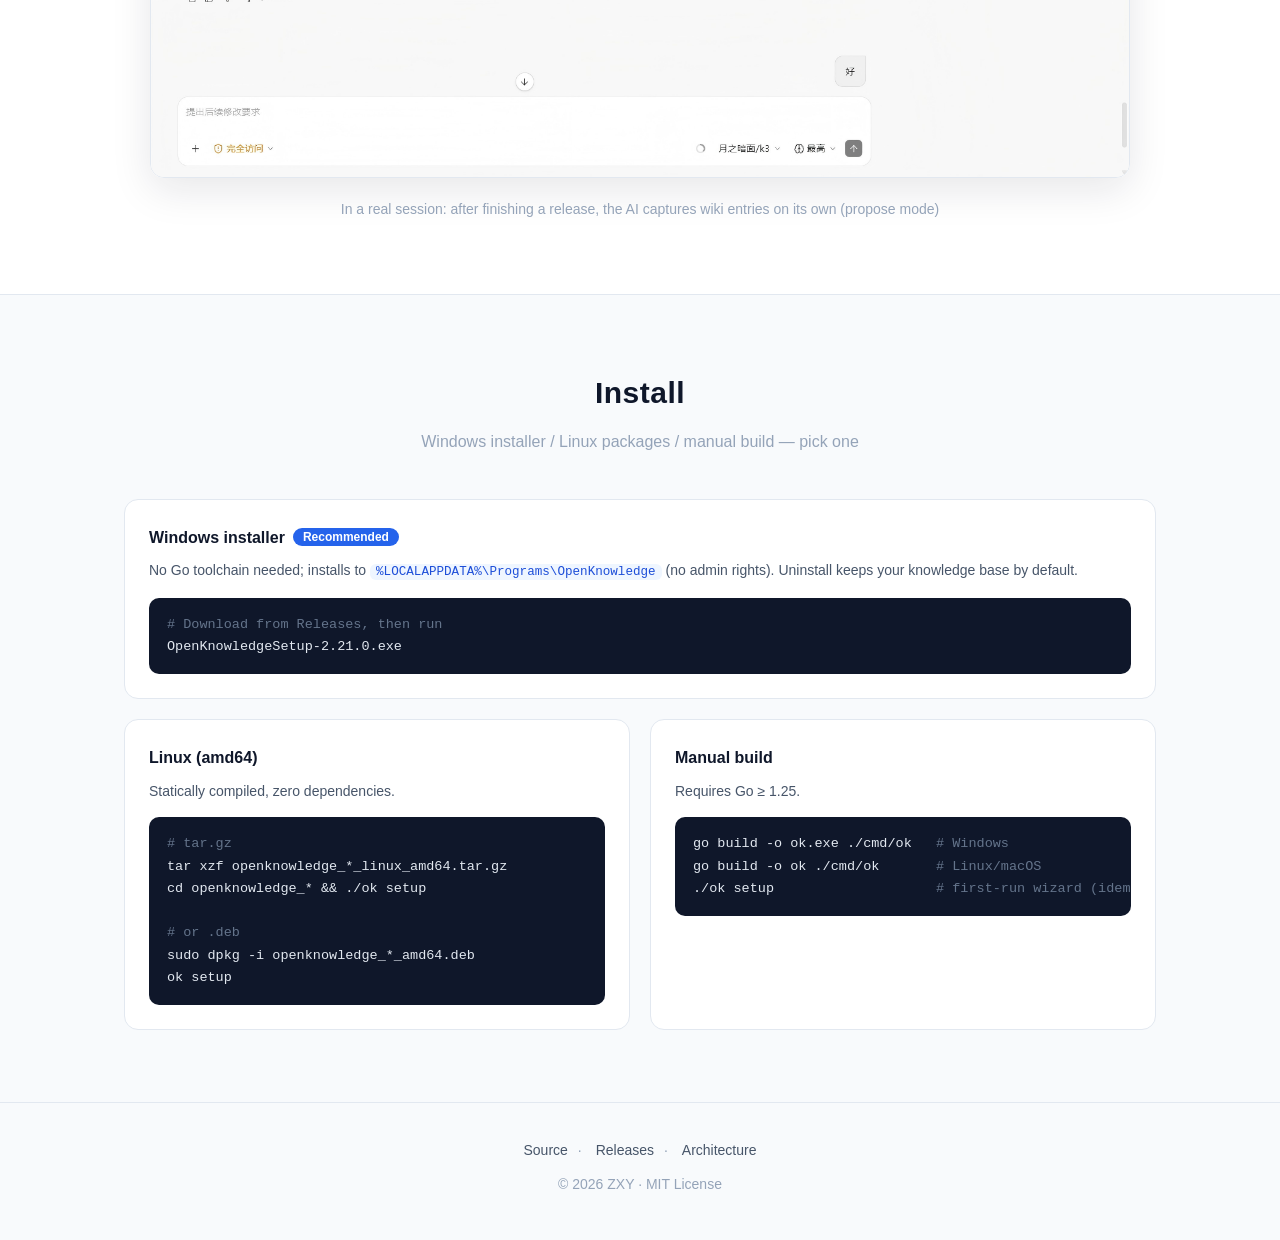
==== commit 3ccddcf0: "release: v2.21.0——版本徽标/winres/官网 changelog 同步" ====
--- a/site/index.html
+++ b/site/index.html
@@ -117,7 +117,7 @@
     并能强制执行「改代码必须写变更日志」这类工作流规则。
   </p>
   <div class="badges">
-    <img alt="version" src="https://img.shields.io/badge/version-2.20.0-2563eb">
+    <img alt="version" src="https://img.shields.io/badge/version-2.21.0-2563eb">
     <img alt="go" src="https://img.shields.io/badge/go-%3E%3D1.25-00ADD8">
     <img alt="platform" src="https://img.shields.io/badge/platform-windows%20%7C%20linux-0078d6">
     <img alt="license" src="https://img.shields.io/badge/license-MIT-green">
@@ -127,9 +127,9 @@
     <a class="btn btn-ghost" href="https://github.com/zhangxyfs/OpenKnowledge" target="_blank" rel="noopener" data-i18n="i.src">源码仓库</a>
   </div>
   <p class="dl-hint" id="dl-hint" data-i18n="i.hint">自动识别系统并匹配安装包 ·
-    <a href="https://github.com/zhangxyfs/OpenKnowledge/releases/download/v2.20.0/OpenKnowledgeSetup-2.20.0.exe">Windows</a> /
-    <a href="https://github.com/zhangxyfs/OpenKnowledge/releases/download/v2.20.0/openknowledge_2.20.0_amd64.deb">Linux .deb</a> /
-    <a href="https://github.com/zhangxyfs/OpenKnowledge/releases/download/v2.20.0/openknowledge_2.20.0_linux_amd64.tar.gz">Linux .tar.gz</a> ·
+    <a href="https://github.com/zhangxyfs/OpenKnowledge/releases/download/v2.21.0/OpenKnowledgeSetup-2.21.0.exe">Windows</a> /
+    <a href="https://github.com/zhangxyfs/OpenKnowledge/releases/download/v2.21.0/openknowledge_2.21.0_amd64.deb">Linux .deb</a> /
+    <a href="https://github.com/zhangxyfs/OpenKnowledge/releases/download/v2.21.0/openknowledge_2.21.0_linux_amd64.tar.gz">Linux .tar.gz</a> ·
     <a href="https://github.com/zhangxyfs/OpenKnowledge/releases" target="_blank" rel="noopener">全部版本</a></p>
 </header>
 
@@ -196,7 +196,7 @@
         <h3><span data-i18n="i.w1h">Windows 安装程序</span><span class="tag" data-i18n="i.w1tag">推荐</span></h3>
         <p data-i18n="i.w1p">无需 Go 环境，默认装到 <code>%LOCALAPPDATA%\Programs\OpenKnowledge</code>（免管理员），卸载默认保留知识库数据。</p>
         <pre data-i18n="i.w1pre"><code><span class="c"># 从 Releases 下载后双击运行</span>
-OpenKnowledgeSetup-2.20.0.exe</code></pre>
+OpenKnowledgeSetup-2.21.0.exe</code></pre>
       </div>
       <div class="install-card">
         <h3 data-i18n="i.lxh">Linux（amd64）</h3>
@@ -235,7 +235,7 @@
 // 智能下载：识别访客系统，把主按钮指向最新 Release 的对应资产。
 // 版本号与直链写死在页面里（发版时由 scripts/sync-version.sh 同步），不做运行时 API 请求。
 // OKUpdateDownload 由 site.js 在每次语言切换后调用，保证按钮文案跟随语言。
-var VER = 'v2.20.0';
+var VER = 'v2.21.0';
 var BASE = 'https://github.com/zhangxyfs/OpenKnowledge/releases/download/' + VER + '/';
 var LINKS = {
   win: BASE + 'OpenKnowledgeSetup-' + VER.slice(1) + '.exe',
